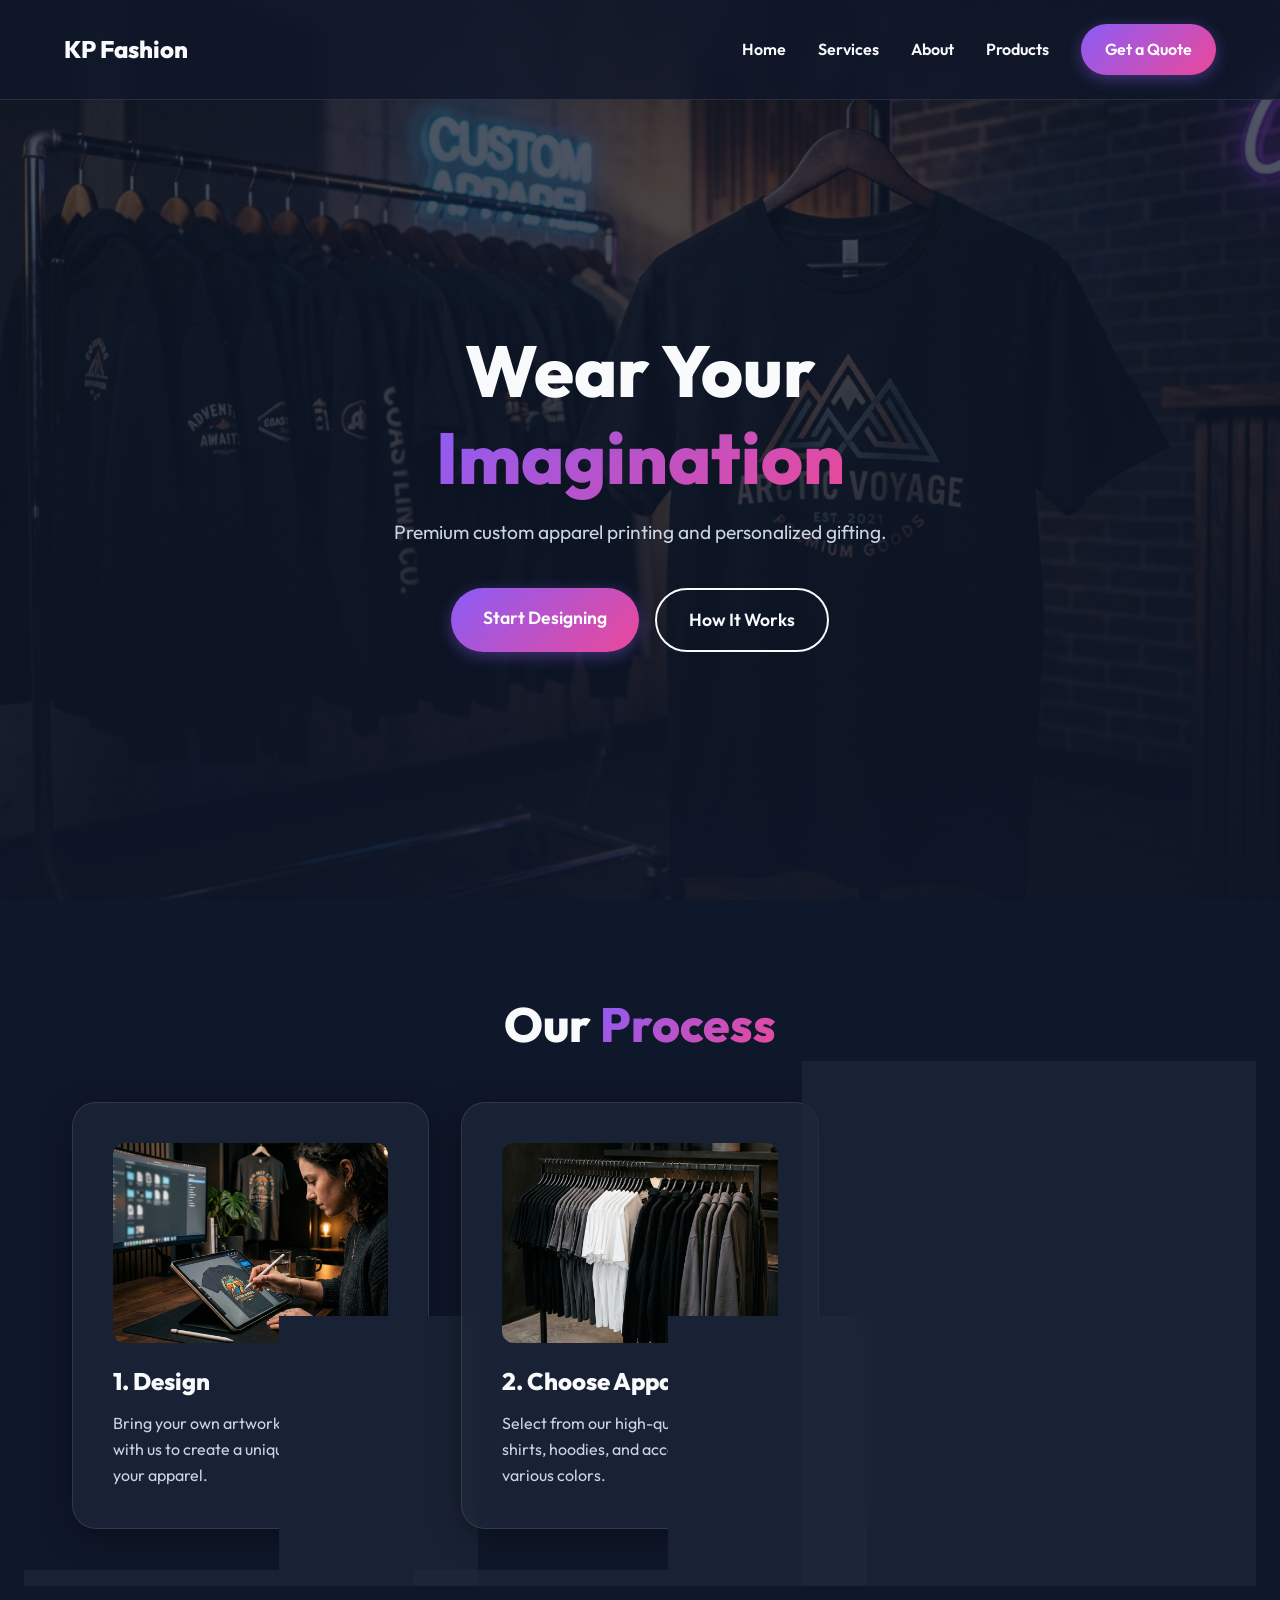
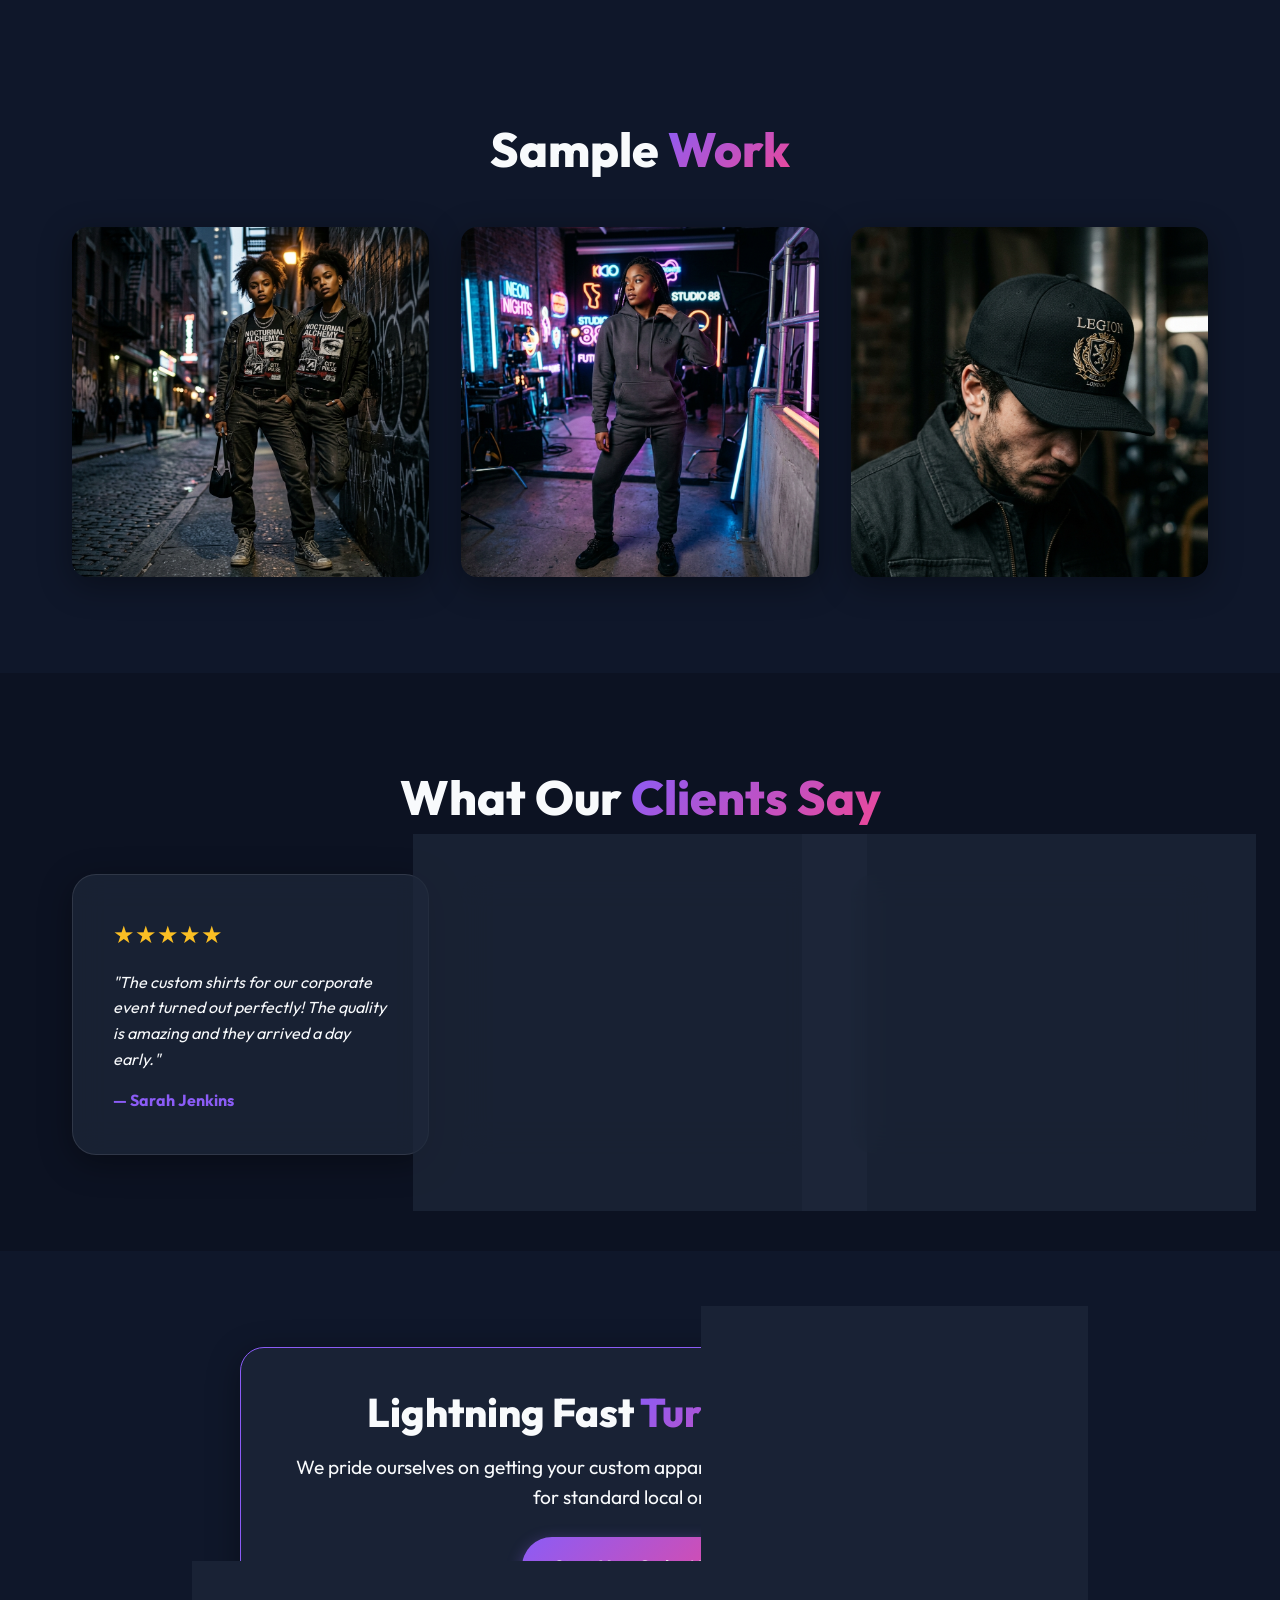
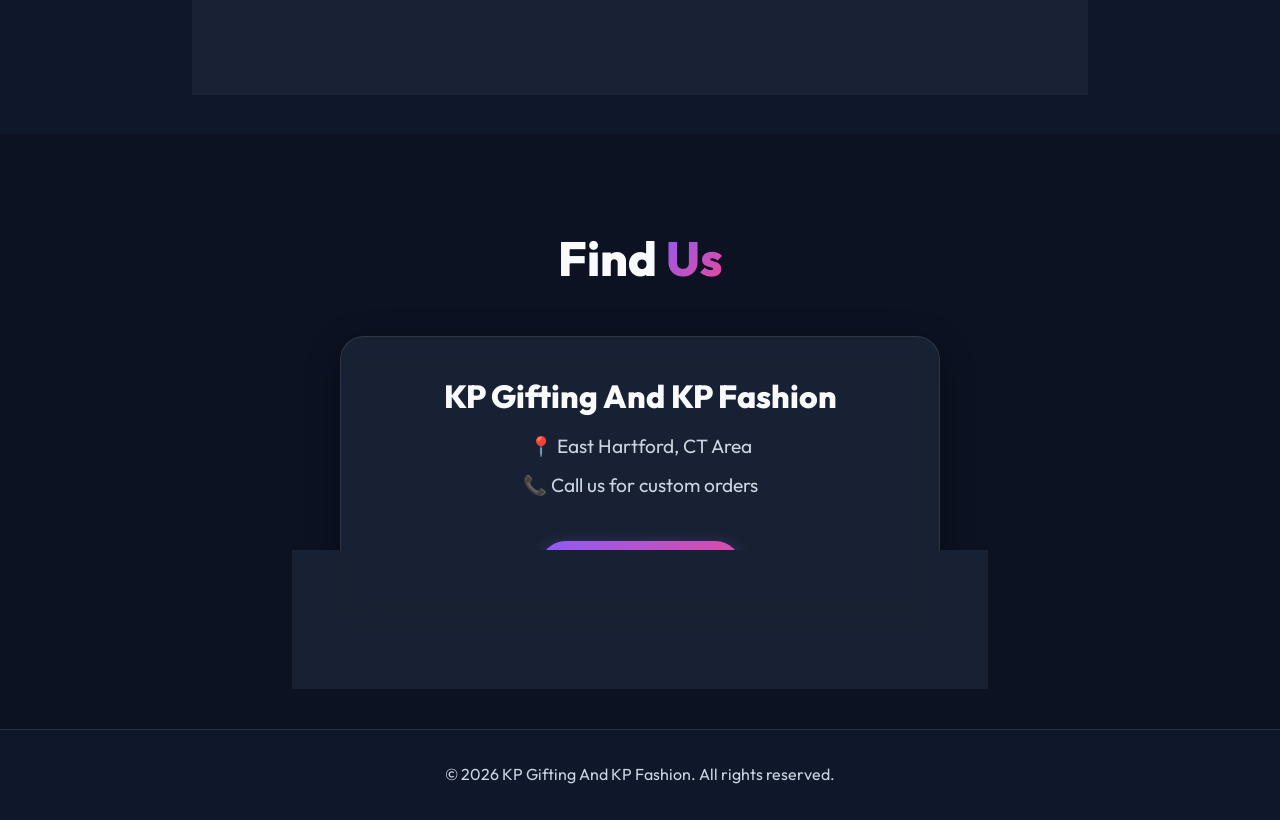
==== index.html @ 2b7a077d "Add trust elements: Pricing, Testimonials, About page, Shipping info" ====
<!DOCTYPE html>
<html lang="en">
<head>
    <meta charset="UTF-8">
    <meta name="viewport" content="width=device-width, initial-scale=1.0">
    <title>KP Gifting And KP Fashion</title>
    <meta name="description" content="Custom t-shirt printing and unique gifting shop. Elevate your style with KP Gifting And KP Fashion.">
    <link rel="preconnect" href="https://fonts.googleapis.com">
    <link rel="preconnect" href="https://fonts.gstatic.com" crossorigin>
    <link href="https://fonts.googleapis.com/css2?family=Outfit:wght@300;400;600;800&display=swap" rel="stylesheet">
    <link rel="stylesheet" href="css/styles.css">
</head>
<body>
    <nav class="navbar">
        <div class="logo">KP Fashion</div>
        <ul class="nav-links">
            <li><a href="#home">Home</a></li>
            <li><a href="#services">Services</a></li>
            <li><a href="about.html">About</a></li>
            <li><a href="products.html">Products</a></li>
            <li><a href="quote.html" class="btn btn-primary">Get a Quote</a></li>
        </ul>
    </nav>

    <header id="home" class="hero">
        <div class="hero-content">
            <h1 class="hero-title">Wear Your <span class="gradient-text">Imagination</span></h1>
            <p class="hero-subtitle">Premium custom apparel printing and personalized gifting.</p>
            <div class="hero-cta">
                <a href="quote.html" class="btn btn-primary btn-large">Start Designing</a>
                <a href="#services" class="btn btn-outline btn-large">How It Works</a>
            </div>
        </div>
        <div class="hero-background"></div>
    </header>

    <section id="services" class="services section-padding">
        <div class="container">
            <h2 class="section-title">Our <span class="gradient-text">Process</span></h2>
            <div class="grid services-grid">
                <div class="card glass-card reveal">
                    <div class="card-icon"><img src="images/process_1.png" alt="Designer working"></div>
                    <h3>1. Design</h3>
                    <p>Bring your own artwork or collaborate with us to create a unique design for your apparel.</p>
                </div>
                <div class="card glass-card reveal">
                    <div class="card-icon"><img src="images/process_2.png" alt="Apparel rack"></div>
                    <h3>2. Choose Apparel</h3>
                    <p>Select from our high-quality blank t-shirts, hoodies, and accessories in various colors.</p>
                </div>
                <div class="card glass-card reveal">
                    <div class="card-icon"><img src="images/process_3.png" alt="Printing machine"></div>
                    <h3>3. Print & Gift</h3>
                    <p>We use state-of-the-art printing tech to bring your vision to life, ready to wear or gift.</p>
                </div>
            </div>
        </div>
    </section>

    <section id="portfolio" class="portfolio section-padding">
        <div class="container">
            <h2 class="section-title">Sample <span class="gradient-text">Work</span></h2>
            <div class="portfolio-grid">
                <div class="portfolio-item reveal">
                    <img src="images/portfolio_1.png" alt="Sample Work 1">
                </div>
                <div class="portfolio-item reveal" style="transition-delay: 0.2s;">
                    <img src="images/portfolio_2.png" alt="Sample Work 2">
                </div>
                <div class="portfolio-item reveal" style="transition-delay: 0.4s;">
                    <img src="images/portfolio_3.png" alt="Sample Work 3">
                </div>
            </div>
        </div>
    </section>

    <section id="testimonials" class="testimonials section-padding dark-section">
        <div class="container">
            <h2 class="section-title">What Our <span class="gradient-text">Clients Say</span></h2>
            <div class="grid services-grid">
                <div class="card glass-card reveal">
                    <div style="color: #fbbf24; font-size: 1.5rem; margin-bottom: 1rem;">★★★★★</div>
                    <p style="font-style: italic; margin-bottom: 1rem;">"The custom shirts for our corporate event turned out perfectly! The quality is amazing and they arrived a day early."</p>
                    <h4 style="color: var(--color-primary);">— Sarah Jenkins</h4>
                </div>
                <div class="card glass-card reveal">
                    <div style="color: #fbbf24; font-size: 1.5rem; margin-bottom: 1rem;">★★★★★</div>
                    <p style="font-style: italic; margin-bottom: 1rem;">"KP Fashion is my go-to for all personalized gifts. Affordable pricing without sacrificing any quality. Highly recommend!"</p>
                    <h4 style="color: var(--color-primary);">— Mark T.</h4>
                </div>
                <div class="card glass-card reveal">
                    <div style="color: #fbbf24; font-size: 1.5rem; margin-bottom: 1rem;">★★★★★</div>
                    <p style="font-style: italic; margin-bottom: 1rem;">"Incredible turnaround time! I submitted my design and had my hoodies ready exactly when I needed them. Great local business."</p>
                    <h4 style="color: var(--color-primary);">— Emily R.</h4>
                </div>
            </div>
        </div>
    </section>

    <section id="shipping" class="shipping section-padding">
        <div class="container">
            <div class="glass-card reveal" style="text-align: center; max-width: 800px; margin: 0 auto; border-color: var(--color-primary);">
                <h2 style="font-size: 2.5rem; margin-bottom: 1rem;">Lightning Fast <span class="gradient-text">Turnaround</span> ⚡</h2>
                <p style="font-size: 1.2rem; margin-bottom: 1.5rem;">We pride ourselves on getting your custom apparel printed and ready <strong>within a day</strong> for standard local orders.</p>
                <a href="quote.html" class="btn btn-primary btn-large">Start Your Order Now</a>
            </div>
        </div>
    </section>

    <section id="location" class="location section-padding dark-section">
        <div class="container">
            <h2 class="section-title">Find <span class="gradient-text">Us</span></h2>
            <div class="location-content glass-card reveal">
                <div class="location-info">
                    <h3>KP Gifting And KP Fashion</h3>
                    <p>📍 East Hartford, CT Area</p>
                    <p>📞 Call us for custom orders</p>
                    <a href="https://maps.app.goo.gl/QDPBi5JAUcnw41f78" target="_blank" rel="noopener noreferrer" class="btn btn-primary mt-2">Open in Google Maps</a>
                </div>
            </div>
        </div>
    </section>

    <footer class="footer">
        <div class="container">
            <p>&copy; 2026 KP Gifting And KP Fashion. All rights reserved.</p>
        </div>
    </footer>

    <script src="js/main.js"></script>
</body>
</html>
---- css/styles.css ----
:root {
    --color-bg: #0f172a;
    --color-surface: rgba(30, 41, 59, 0.7);
    --color-primary: #8b5cf6;
    --color-secondary: #ec4899;
    --color-text: #f8fafc;
    --color-text-muted: #cbd5e1;
    --glass-border: rgba(255, 255, 255, 0.1);
    --glass-shadow: 0 8px 32px 0 rgba(0, 0, 0, 0.37);
    --transition: all 0.3s cubic-bezier(0.25, 0.8, 0.25, 1);
}

* {
    margin: 0;
    padding: 0;
    box-sizing: border-box;
}

body {
    font-family: 'Outfit', sans-serif;
    background-color: var(--color-bg);
    color: var(--color-text);
    line-height: 1.6;
    overflow-x: hidden;
}

a {
    text-decoration: none;
    color: inherit;
}

ul {
    list-style: none;
}

.container {
    max-width: 1200px;
    margin: 0 auto;
    padding: 0 2rem;
}

.section-padding {
    padding: 6rem 0;
}

/* Typography */
h1, h2, h3 {
    font-weight: 800;
    line-height: 1.2;
}

.gradient-text {
    background: linear-gradient(135deg, var(--color-primary), var(--color-secondary));
    -webkit-background-clip: text;
    -webkit-text-fill-color: transparent;
    background-clip: text;
}

.section-title {
    font-size: 3rem;
    text-align: center;
    margin-bottom: 3rem;
}

/* Navbar */
.navbar {
    display: flex;
    justify-content: space-between;
    align-items: center;
    padding: 1.5rem 5%;
    position: fixed;
    top: 0;
    width: 100%;
    z-index: 100;
    backdrop-filter: blur(10px);
    -webkit-backdrop-filter: blur(10px);
    background: rgba(15, 23, 42, 0.8);
    border-bottom: 1px solid var(--glass-border);
}

.logo {
    font-size: 1.5rem;
    font-weight: 800;
    color: var(--color-text);
}

.nav-links {
    display: flex;
    gap: 2rem;
    align-items: center;
}

.nav-links a {
    font-weight: 600;
    transition: var(--transition);
}

.nav-links a:hover {
    color: var(--color-primary);
}

/* Buttons */
.btn {
    display: inline-block;
    padding: 0.8rem 1.5rem;
    border-radius: 50px;
    font-weight: 600;
    cursor: pointer;
    transition: var(--transition);
    border: none;
    font-family: inherit;
}

.btn-primary {
    background: linear-gradient(135deg, var(--color-primary), var(--color-secondary));
    color: white;
    box-shadow: 0 4px 15px rgba(139, 92, 246, 0.4);
}

.btn-primary:hover {
    transform: translateY(-2px);
    box-shadow: 0 6px 20px rgba(139, 92, 246, 0.6);
}

.btn-outline {
    background: transparent;
    border: 2px solid var(--color-text);
    color: var(--color-text);
}

.btn-outline:hover {
    background: var(--color-text);
    color: var(--color-bg);
}

.btn-large {
    padding: 1rem 2rem;
    font-size: 1.1rem;
}

.mt-2 {
    margin-top: 2rem;
}

/* Hero Section */
.hero {
    min-height: 100vh;
    display: flex;
    align-items: center;
    justify-content: center;
    position: relative;
    overflow: hidden;
    padding-top: 80px;
}

.hero-content {
    text-align: center;
    z-index: 10;
    max-width: 800px;
    padding: 0 2rem;
}

.hero-title {
    font-size: 4.5rem;
    margin-bottom: 1rem;
    animation: fadeInUp 1s ease-out;
}

.hero-subtitle {
    font-size: 1.2rem;
    color: var(--color-text-muted);
    margin-bottom: 2.5rem;
    animation: fadeInUp 1s ease-out 0.2s both;
}

.hero-cta {
    display: flex;
    gap: 1rem;
    justify-content: center;
    animation: fadeInUp 1s ease-out 0.4s both;
}

/* Hero Background Image */
.hero-background {
    position: absolute;
    top: 0;
    left: 0;
    width: 100%;
    height: 100%;
    z-index: 1;
    background: linear-gradient(rgba(15, 23, 42, 0.7), rgba(15, 23, 42, 0.9)), url('../images/hero_bg.png') center/cover no-repeat;
}

/* Glassmorphism Cards */
.glass-card {
    background: var(--color-surface);
    backdrop-filter: blur(16px);
    -webkit-backdrop-filter: blur(16px);
    border: 1px solid var(--glass-border);
    border-radius: 24px;
    padding: 2.5rem;
    box-shadow: var(--glass-shadow);
    transition: var(--transition);
}

.glass-card:hover {
    transform: translateY(-10px);
    border-color: rgba(255, 255, 255, 0.2);
}

/* Services Section */
.grid {
    display: grid;
    gap: 2rem;
}

.services-grid {
    grid-template-columns: repeat(auto-fit, minmax(300px, 1fr));
}

.card-icon {
    width: 100%;
    height: 200px;
    margin-bottom: 1.5rem;
    border-radius: 12px;
    overflow: hidden;
}

.card-icon img {
    width: 100%;
    height: 100%;
    object-fit: cover;
    transition: var(--transition);
}

.glass-card:hover .card-icon img {
    transform: scale(1.05);
}

.services h3 {
    font-size: 1.5rem;
    margin-bottom: 1rem;
}

.services p {
    color: var(--color-text-muted);
}

/* Location Section */
.dark-section {
    background: rgba(0, 0, 0, 0.2);
}

.location-content {
    max-width: 600px;
    margin: 0 auto;
    text-align: center;
}

.location-info h3 {
    font-size: 2rem;
    margin-bottom: 1rem;
}

.location-info p {
    font-size: 1.2rem;
    color: var(--color-text-muted);
    margin-bottom: 0.5rem;
}

/* Footer */
.footer {
    text-align: center;
    padding: 2rem 0;
    border-top: 1px solid var(--glass-border);
    color: var(--color-text-muted);
}

/* Animations */
@keyframes fadeInUp {
    from {
        opacity: 0;
        transform: translateY(30px);
    }
    to {
        opacity: 1;
        transform: translateY(0);
    }
}

@keyframes float {
    0% {
        transform: translate(0, 0) scale(1);
    }
    100% {
        transform: translate(50px, 50px) scale(1.1);
    }
}

.reveal {
    opacity: 0;
    transform: translateY(50px);
    transition: all 0.8s ease-out;
}

.reveal.active {
    opacity: 1;
    transform: translateY(0);
}

/* Responsive */
@media (max-width: 768px) {
    .hero-title {
        font-size: 3rem;
    }
    .hero-cta {
        flex-direction: column;
    }
    .nav-links {
        display: none; /* Add a hamburger menu later if needed */
    }
}

/* Portfolio Section */
.portfolio-grid {
    display: grid;
    grid-template-columns: repeat(auto-fit, minmax(300px, 1fr));
    gap: 2rem;
}

.portfolio-item {
    border-radius: 16px;
    overflow: hidden;
    height: 350px;
    position: relative;
    box-shadow: var(--glass-shadow);
}

.portfolio-item img {
    width: 100%;
    height: 100%;
    object-fit: cover;
    transition: var(--transition);
}

.portfolio-item:hover img {
    transform: scale(1.05);
}
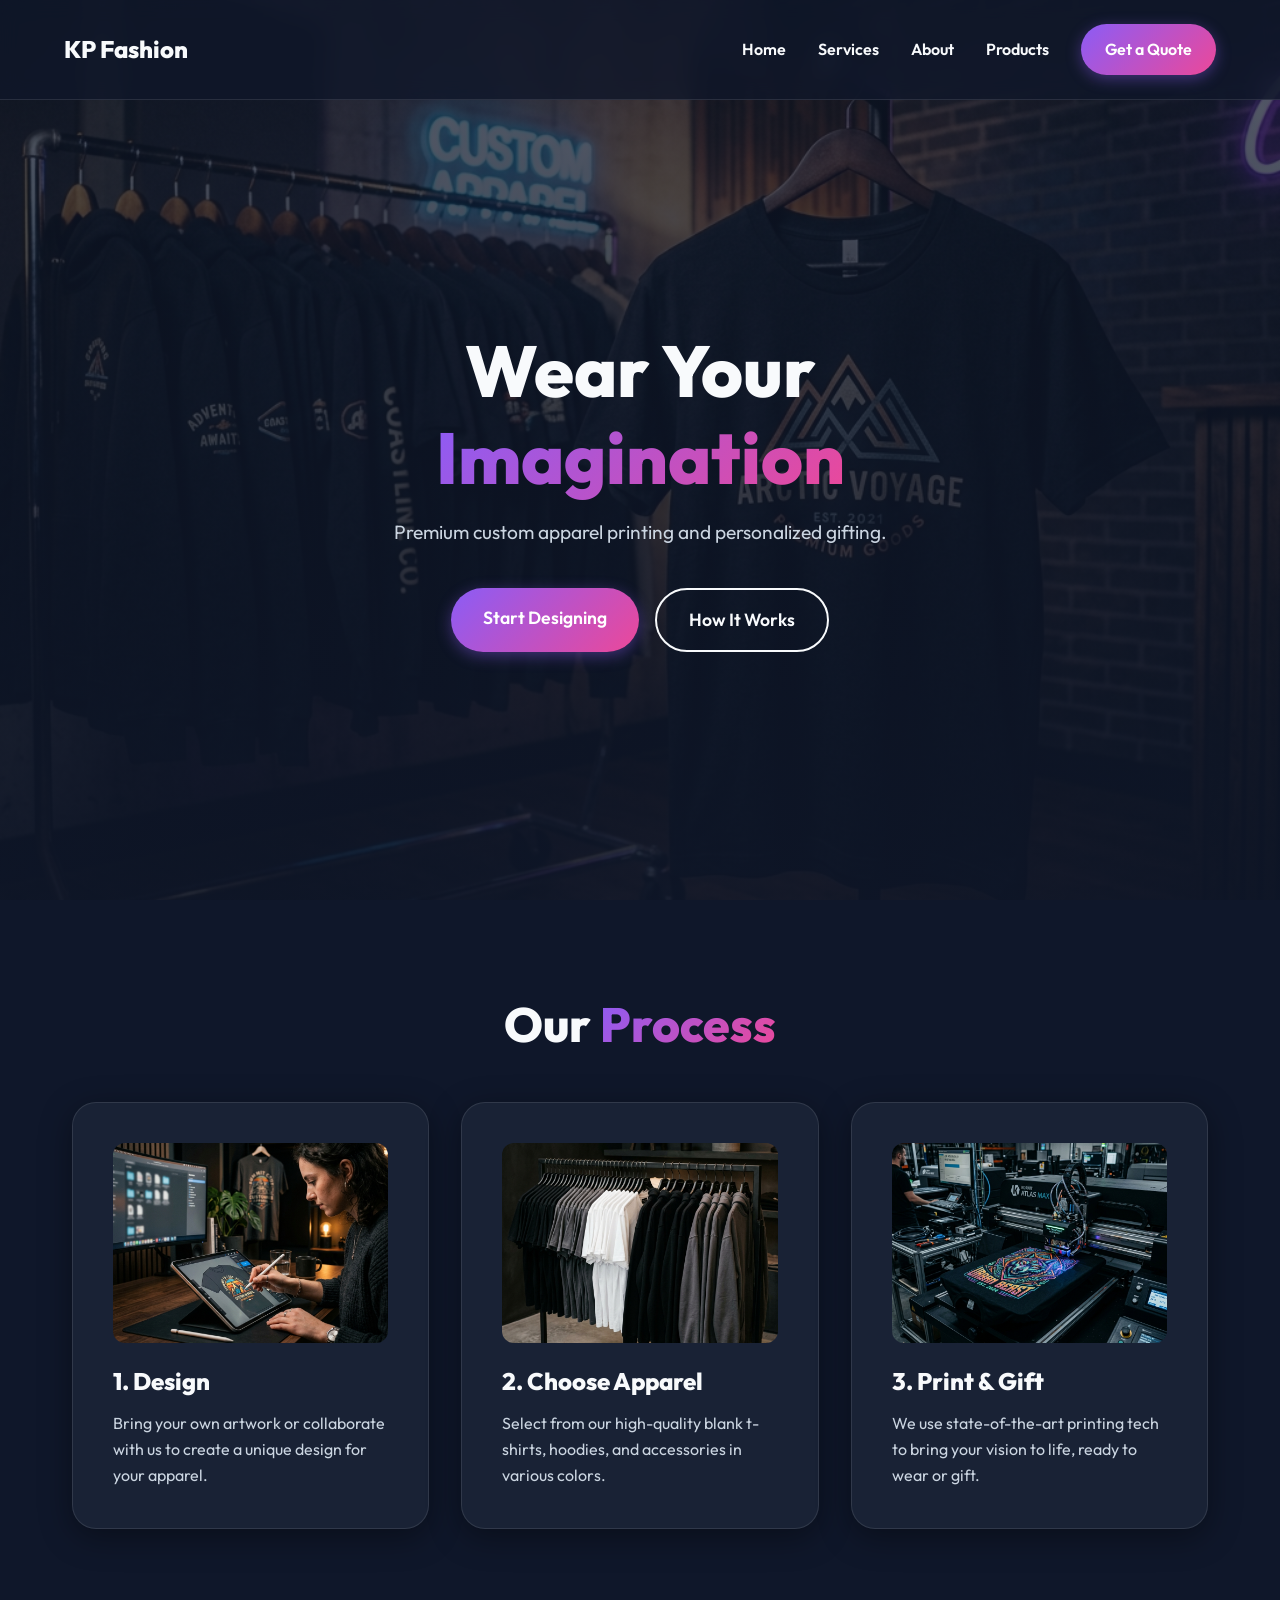
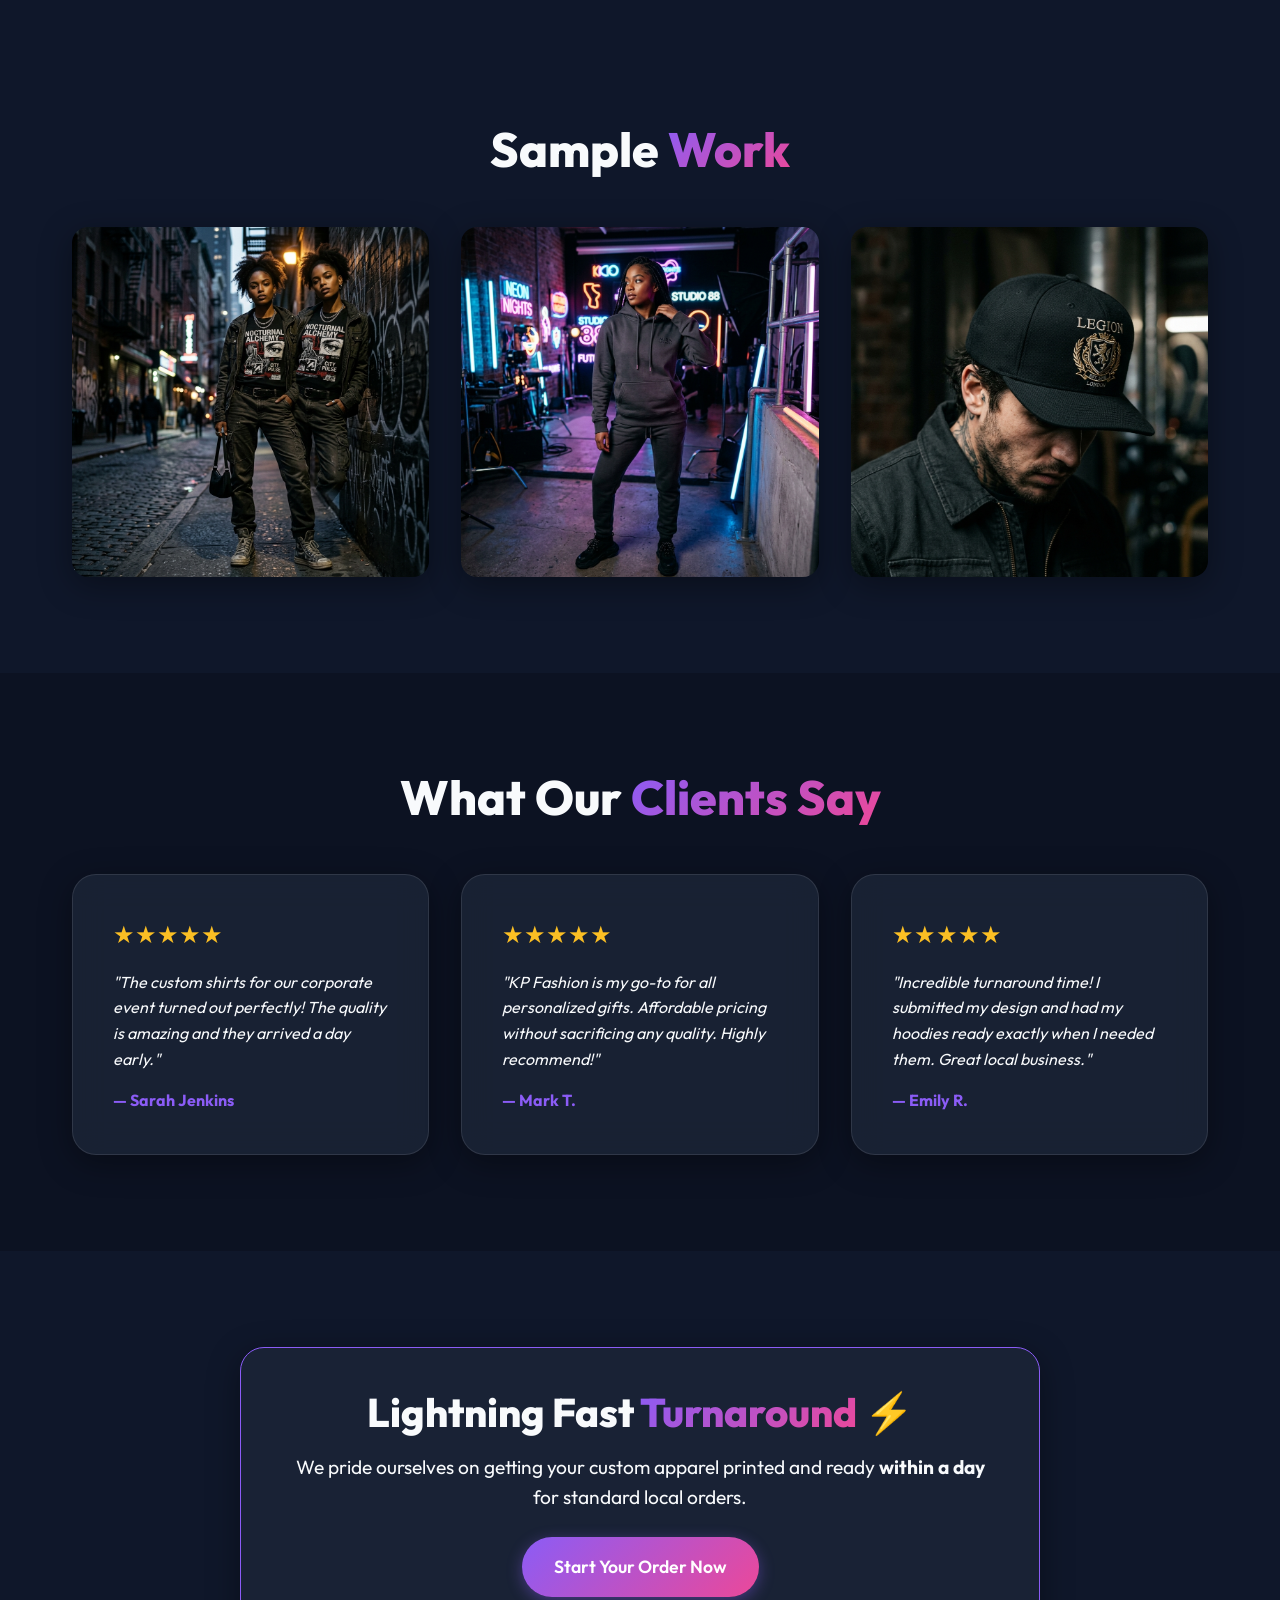
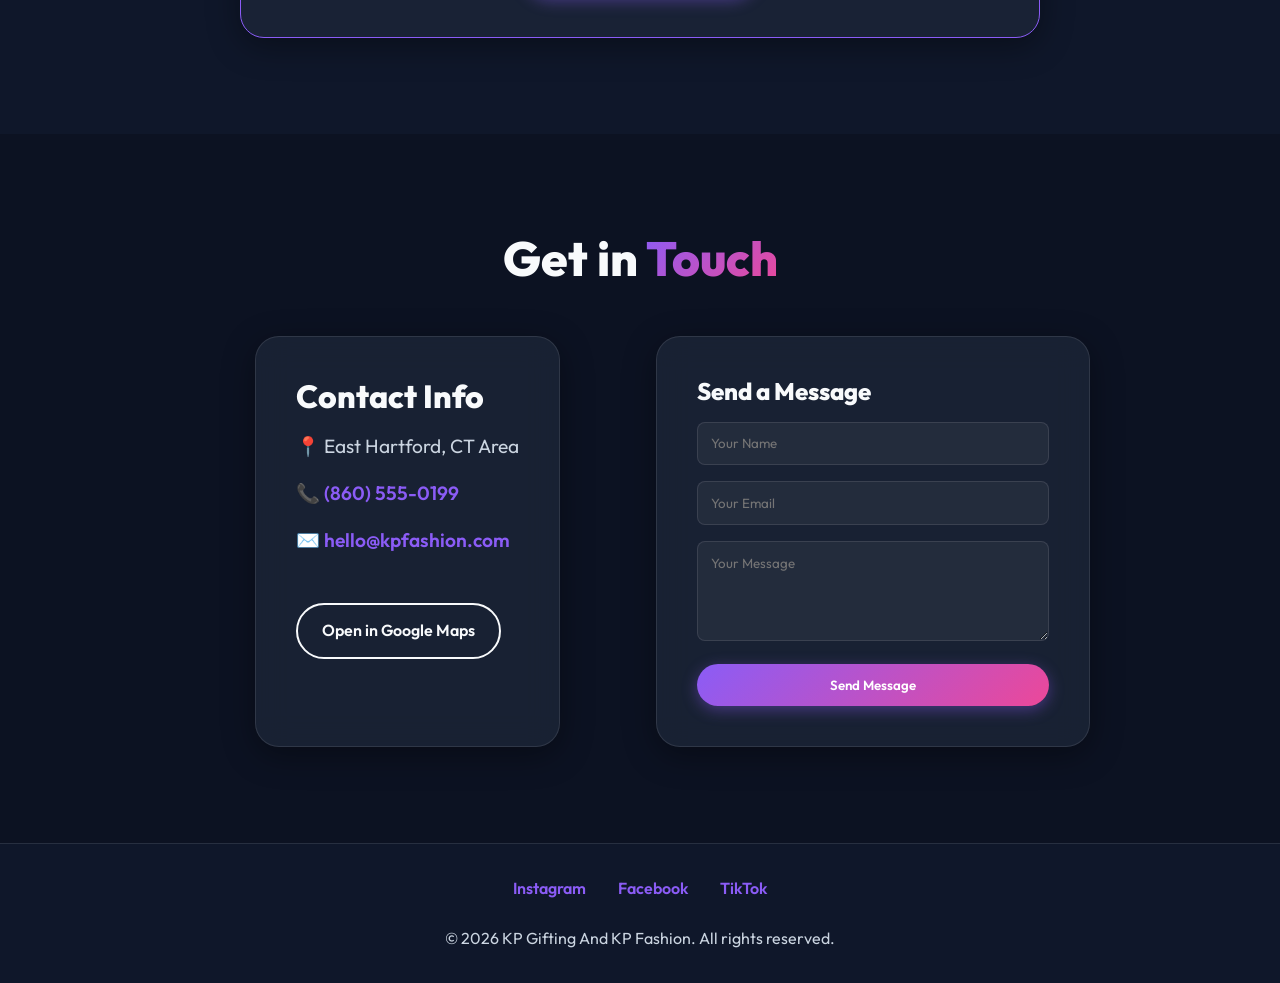
==== commit 97c81b0c: "Update contact section, enrich quote form, and add social media links" ====
--- a/index.html
+++ b/index.html
@@ -109,13 +109,31 @@
 
     <section id="location" class="location section-padding dark-section">
         <div class="container">
-            <h2 class="section-title">Find <span class="gradient-text">Us</span></h2>
-            <div class="location-content glass-card reveal">
-                <div class="location-info">
-                    <h3>KP Gifting And KP Fashion</h3>
-                    <p>📍 East Hartford, CT Area</p>
-                    <p>📞 Call us for custom orders</p>
-                    <a href="https://maps.app.goo.gl/QDPBi5JAUcnw41f78" target="_blank" rel="noopener noreferrer" class="btn btn-primary mt-2">Open in Google Maps</a>
+            <h2 class="section-title">Get in <span class="gradient-text">Touch</span></h2>
+            <div class="grid" style="grid-template-columns: repeat(auto-fit, minmax(300px, 1fr)); gap: 2rem; max-width: 900px; margin: 0 auto;">
+                <div class="location-content glass-card reveal" style="text-align: left;">
+                    <div class="location-info">
+                        <h3>Contact Info</h3>
+                        <p style="margin-bottom: 1rem;">📍 East Hartford, CT Area</p>
+                        <p style="margin-bottom: 1rem;">📞 <a href="tel:+18605550199" style="color: var(--color-primary); font-weight: 600;">(860) 555-0199</a></p>
+                        <p style="margin-bottom: 1rem;">✉️ <a href="mailto:hello@kpfashion.com" style="color: var(--color-primary); font-weight: 600;">hello@kpfashion.com</a></p>
+                        <a href="https://maps.app.goo.gl/QDPBi5JAUcnw41f78" target="_blank" rel="noopener noreferrer" class="btn btn-outline mt-2">Open in Google Maps</a>
+                    </div>
+                </div>
+                <div class="glass-card reveal">
+                    <h3 style="margin-bottom: 1rem; font-size: 1.5rem;">Send a Message</h3>
+                    <form action="#" method="POST" onsubmit="event.preventDefault(); alert('Message sent!');">
+                        <div style="margin-bottom: 1rem;">
+                            <input type="text" placeholder="Your Name" required style="width: 100%; padding: 0.8rem; border-radius: 8px; border: 1px solid var(--glass-border); background: rgba(255,255,255,0.05); color: white; font-family: inherit;">
+                        </div>
+                        <div style="margin-bottom: 1rem;">
+                            <input type="email" placeholder="Your Email" required style="width: 100%; padding: 0.8rem; border-radius: 8px; border: 1px solid var(--glass-border); background: rgba(255,255,255,0.05); color: white; font-family: inherit;">
+                        </div>
+                        <div style="margin-bottom: 1rem;">
+                            <textarea placeholder="Your Message" required style="width: 100%; padding: 0.8rem; border-radius: 8px; border: 1px solid var(--glass-border); background: rgba(255,255,255,0.05); color: white; min-height: 100px; font-family: inherit; resize: vertical;"></textarea>
+                        </div>
+                        <button type="submit" class="btn btn-primary" style="width: 100%;">Send Message</button>
+                    </form>
                 </div>
             </div>
         </div>
@@ -123,6 +141,11 @@
 
     <footer class="footer">
         <div class="container">
+            <div style="margin-bottom: 1.5rem; display: flex; justify-content: center; gap: 2rem;">
+                <a href="https://instagram.com" target="_blank" style="font-weight: 600; color: var(--color-primary);">Instagram</a>
+                <a href="https://facebook.com" target="_blank" style="font-weight: 600; color: var(--color-primary);">Facebook</a>
+                <a href="https://tiktok.com" target="_blank" style="font-weight: 600; color: var(--color-primary);">TikTok</a>
+            </div>
             <p>&copy; 2026 KP Gifting And KP Fashion. All rights reserved.</p>
         </div>
     </footer>
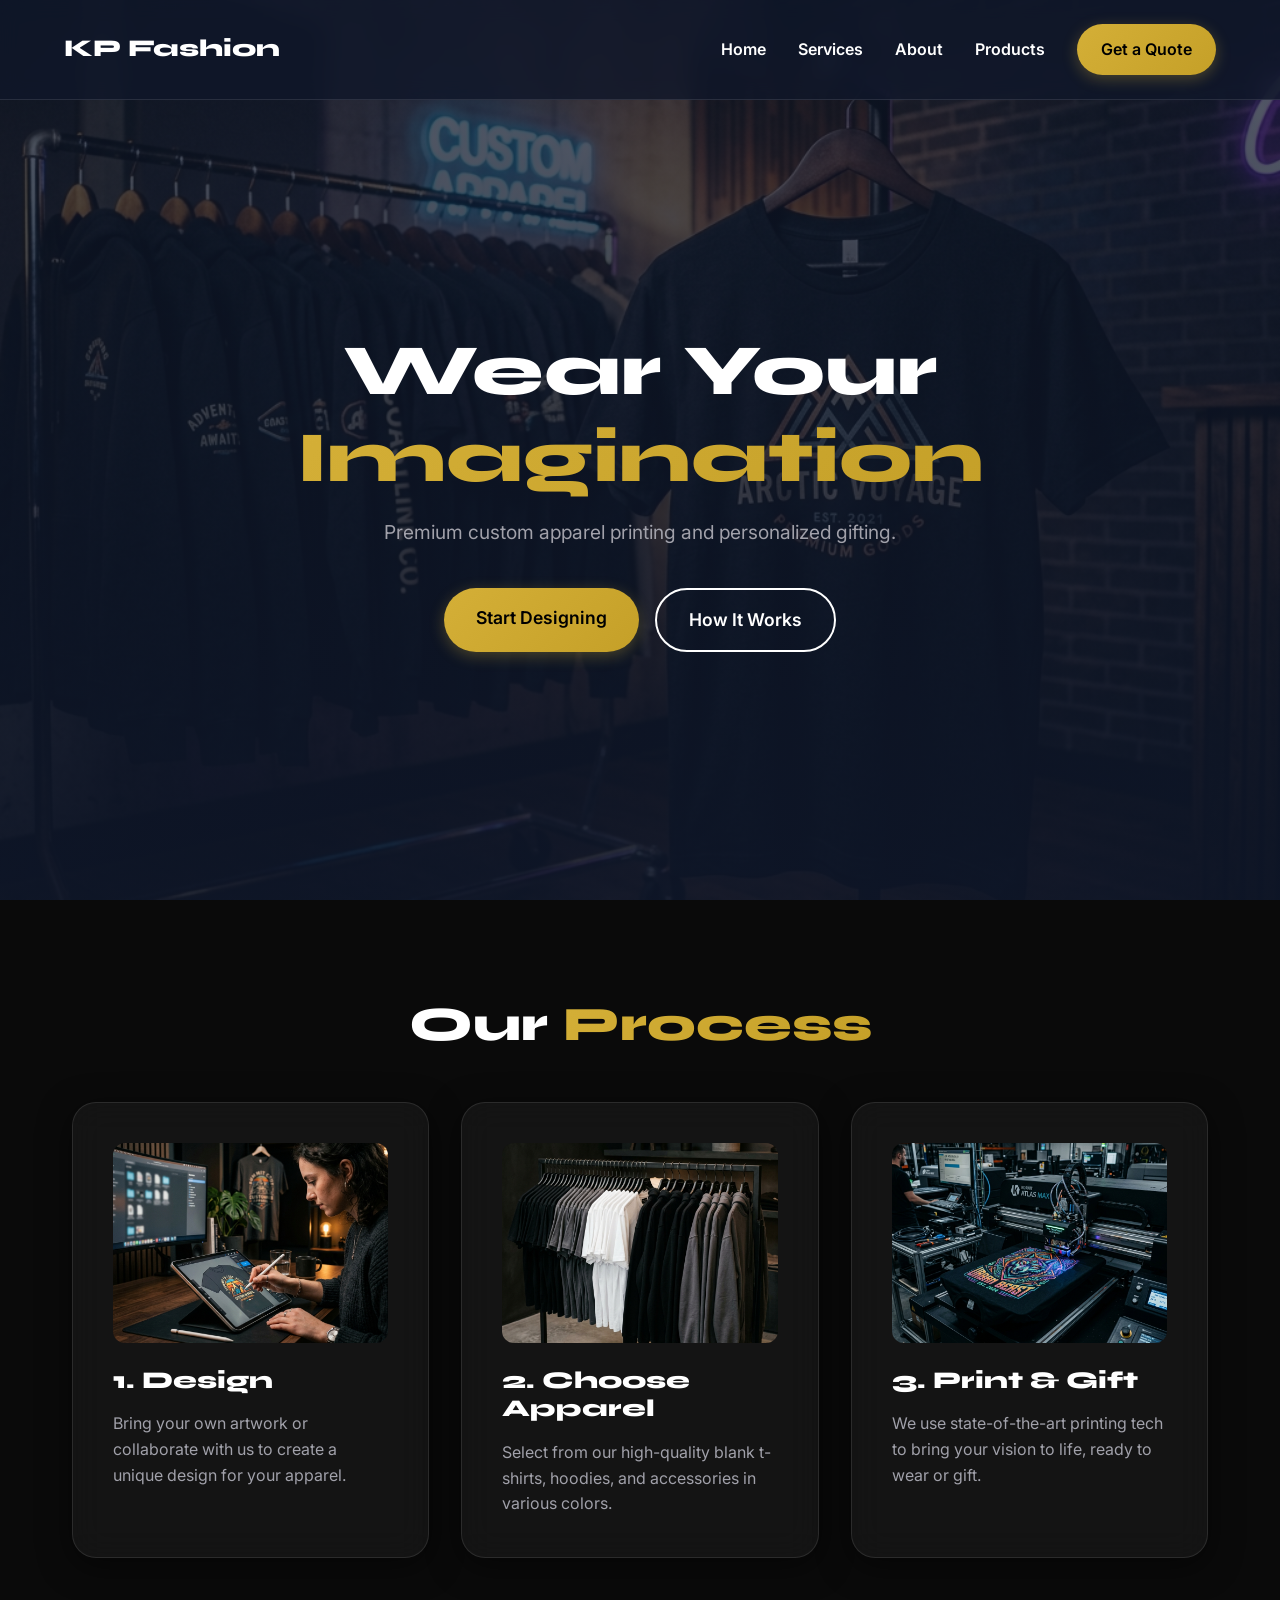
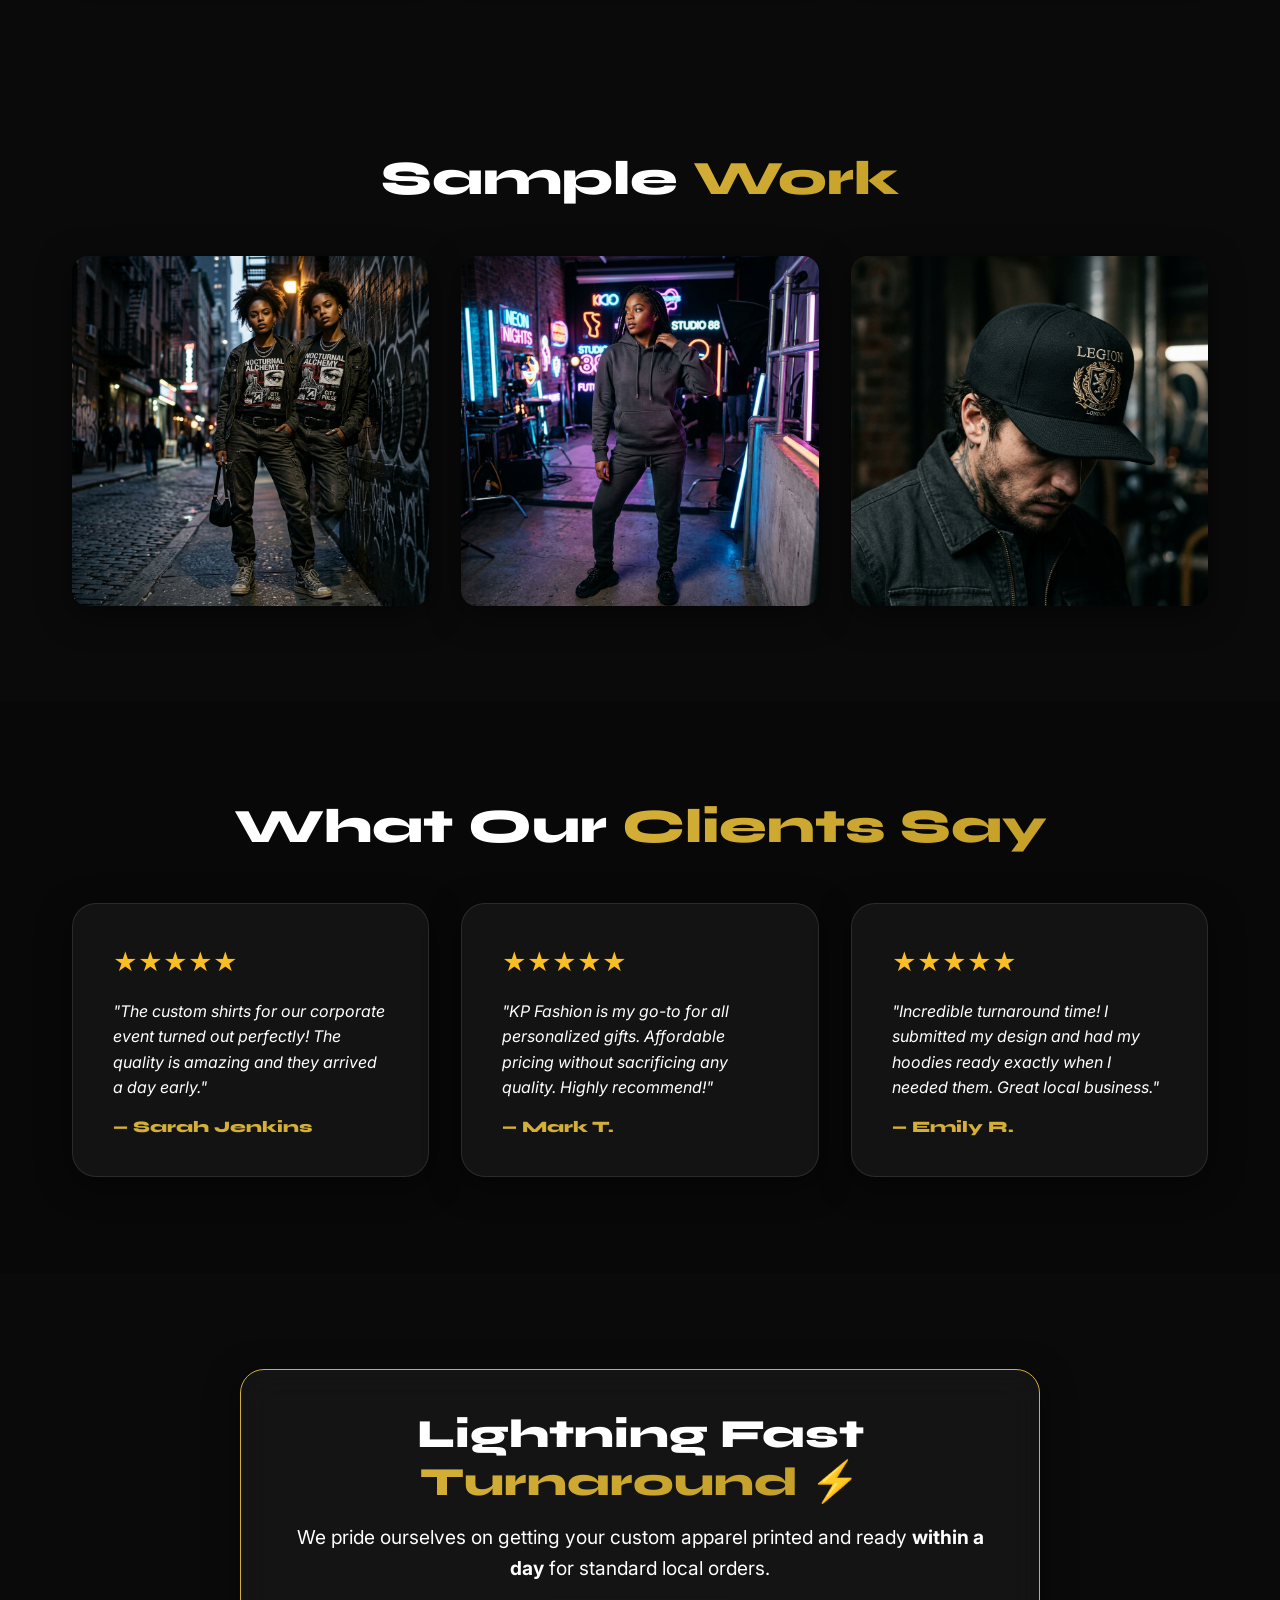
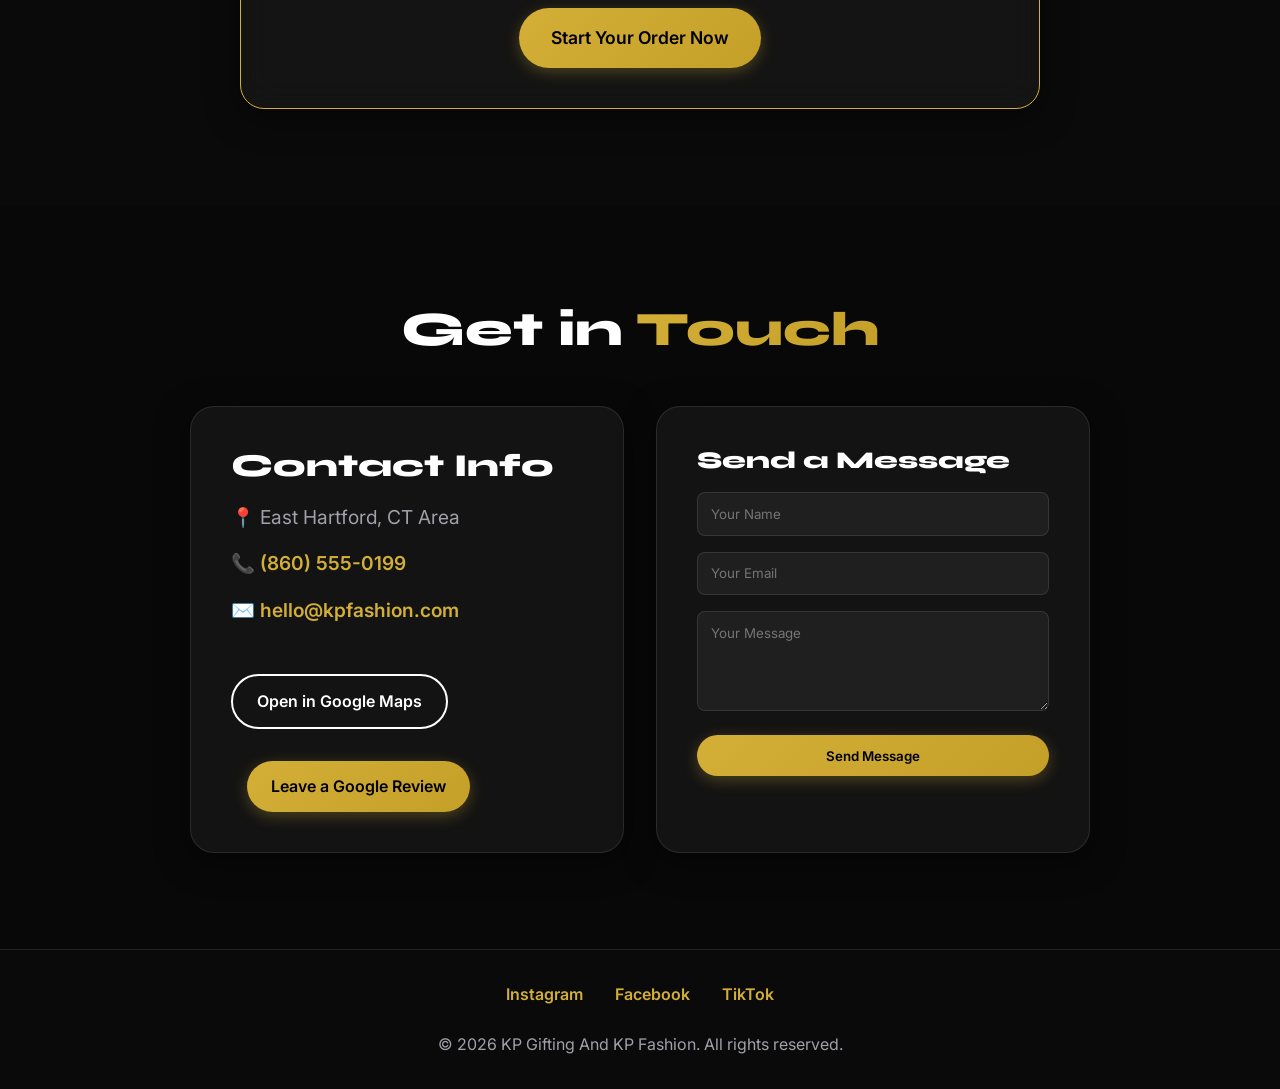
==== commit 1439d88b: "Branding update: Option A (Gold/Black), Inter/Syne fonts, and SEO meta updates" ====
--- a/index.html
+++ b/index.html
@@ -4,10 +4,10 @@
     <meta charset="UTF-8">
     <meta name="viewport" content="width=device-width, initial-scale=1.0">
     <title>KP Gifting And KP Fashion</title>
-    <meta name="description" content="Custom t-shirt printing and unique gifting shop. Elevate your style with KP Gifting And KP Fashion.">
+    <meta name="description" content="East Hartford's premium custom t-shirt and apparel printing. High-quality custom hoodies, hats, and personalized gifts with lightning-fast turnaround.">
     <link rel="preconnect" href="https://fonts.googleapis.com">
     <link rel="preconnect" href="https://fonts.gstatic.com" crossorigin>
-    <link href="https://fonts.googleapis.com/css2?family=Outfit:wght@300;400;600;800&display=swap" rel="stylesheet">
+    <link href="https://fonts.googleapis.com/css2?family=Inter:wght@400;500;600&family=Syne:wght@700;800&display=swap" rel="stylesheet">
     <link rel="stylesheet" href="css/styles.css">
 </head>
 <body>
@@ -118,6 +118,7 @@
                         <p style="margin-bottom: 1rem;">📞 <a href="tel:+18605550199" style="color: var(--color-primary); font-weight: 600;">(860) 555-0199</a></p>
                         <p style="margin-bottom: 1rem;">✉️ <a href="mailto:hello@kpfashion.com" style="color: var(--color-primary); font-weight: 600;">hello@kpfashion.com</a></p>
                         <a href="https://maps.app.goo.gl/QDPBi5JAUcnw41f78" target="_blank" rel="noopener noreferrer" class="btn btn-outline mt-2">Open in Google Maps</a>
+                        <a href="#" target="_blank" rel="noopener noreferrer" class="btn btn-primary mt-2" style="margin-left: 1rem;">Leave a Google Review</a>
                     </div>
                 </div>
                 <div class="glass-card reveal">
--- a/css/styles.css
+++ b/css/styles.css
@@ -1,13 +1,13 @@
 :root {
-    --color-bg: #0f172a;
-    --color-surface: rgba(30, 41, 59, 0.7);
-    --color-primary: #8b5cf6;
-    --color-secondary: #ec4899;
-    --color-text: #f8fafc;
-    --color-text-muted: #cbd5e1;
+    --color-bg: #0a0a0a;
+    --color-surface: rgba(23, 23, 23, 0.8);
+    --color-primary: #d4af37;
+    --color-secondary: #c5a028;
+    --color-text: #ffffff;
+    --color-text-muted: #a1a1aa;
     --glass-border: rgba(255, 255, 255, 0.1);
-    --glass-shadow: 0 8px 32px 0 rgba(0, 0, 0, 0.37);
-    --transition: all 0.3s cubic-bezier(0.25, 0.8, 0.25, 1);
+    --glass-shadow: 0 8px 32px 0 rgba(0, 0, 0, 0.5);
+    --transition: all 0.4s cubic-bezier(0.25, 0.8, 0.25, 1);
 }
 
 * {
@@ -17,7 +17,7 @@
 }
 
 body {
-    font-family: 'Outfit', sans-serif;
+    font-family: 'Inter', sans-serif;
     background-color: var(--color-bg);
     color: var(--color-text);
     line-height: 1.6;
@@ -44,7 +44,8 @@
 }
 
 /* Typography */
-h1, h2, h3 {
+h1, h2, h3, h4, .logo {
+    font-family: 'Syne', sans-serif;
     font-weight: 800;
     line-height: 1.2;
 }
@@ -113,13 +114,13 @@
 
 .btn-primary {
     background: linear-gradient(135deg, var(--color-primary), var(--color-secondary));
-    color: white;
-    box-shadow: 0 4px 15px rgba(139, 92, 246, 0.4);
+    color: #000;
+    box-shadow: 0 4px 15px rgba(212, 175, 55, 0.3);
 }
 
 .btn-primary:hover {
     transform: translateY(-2px);
-    box-shadow: 0 6px 20px rgba(139, 92, 246, 0.6);
+    box-shadow: 0 6px 20px rgba(212, 175, 55, 0.6);
 }
 
 .btn-outline {
@@ -204,8 +205,9 @@
 }
 
 .glass-card:hover {
-    transform: translateY(-10px);
-    border-color: rgba(255, 255, 255, 0.2);
+    transform: translateY(-5px);
+    border-color: rgba(212, 175, 55, 0.4);
+    box-shadow: 0 12px 40px rgba(0, 0, 0, 0.6);
 }
 
 /* Services Section */
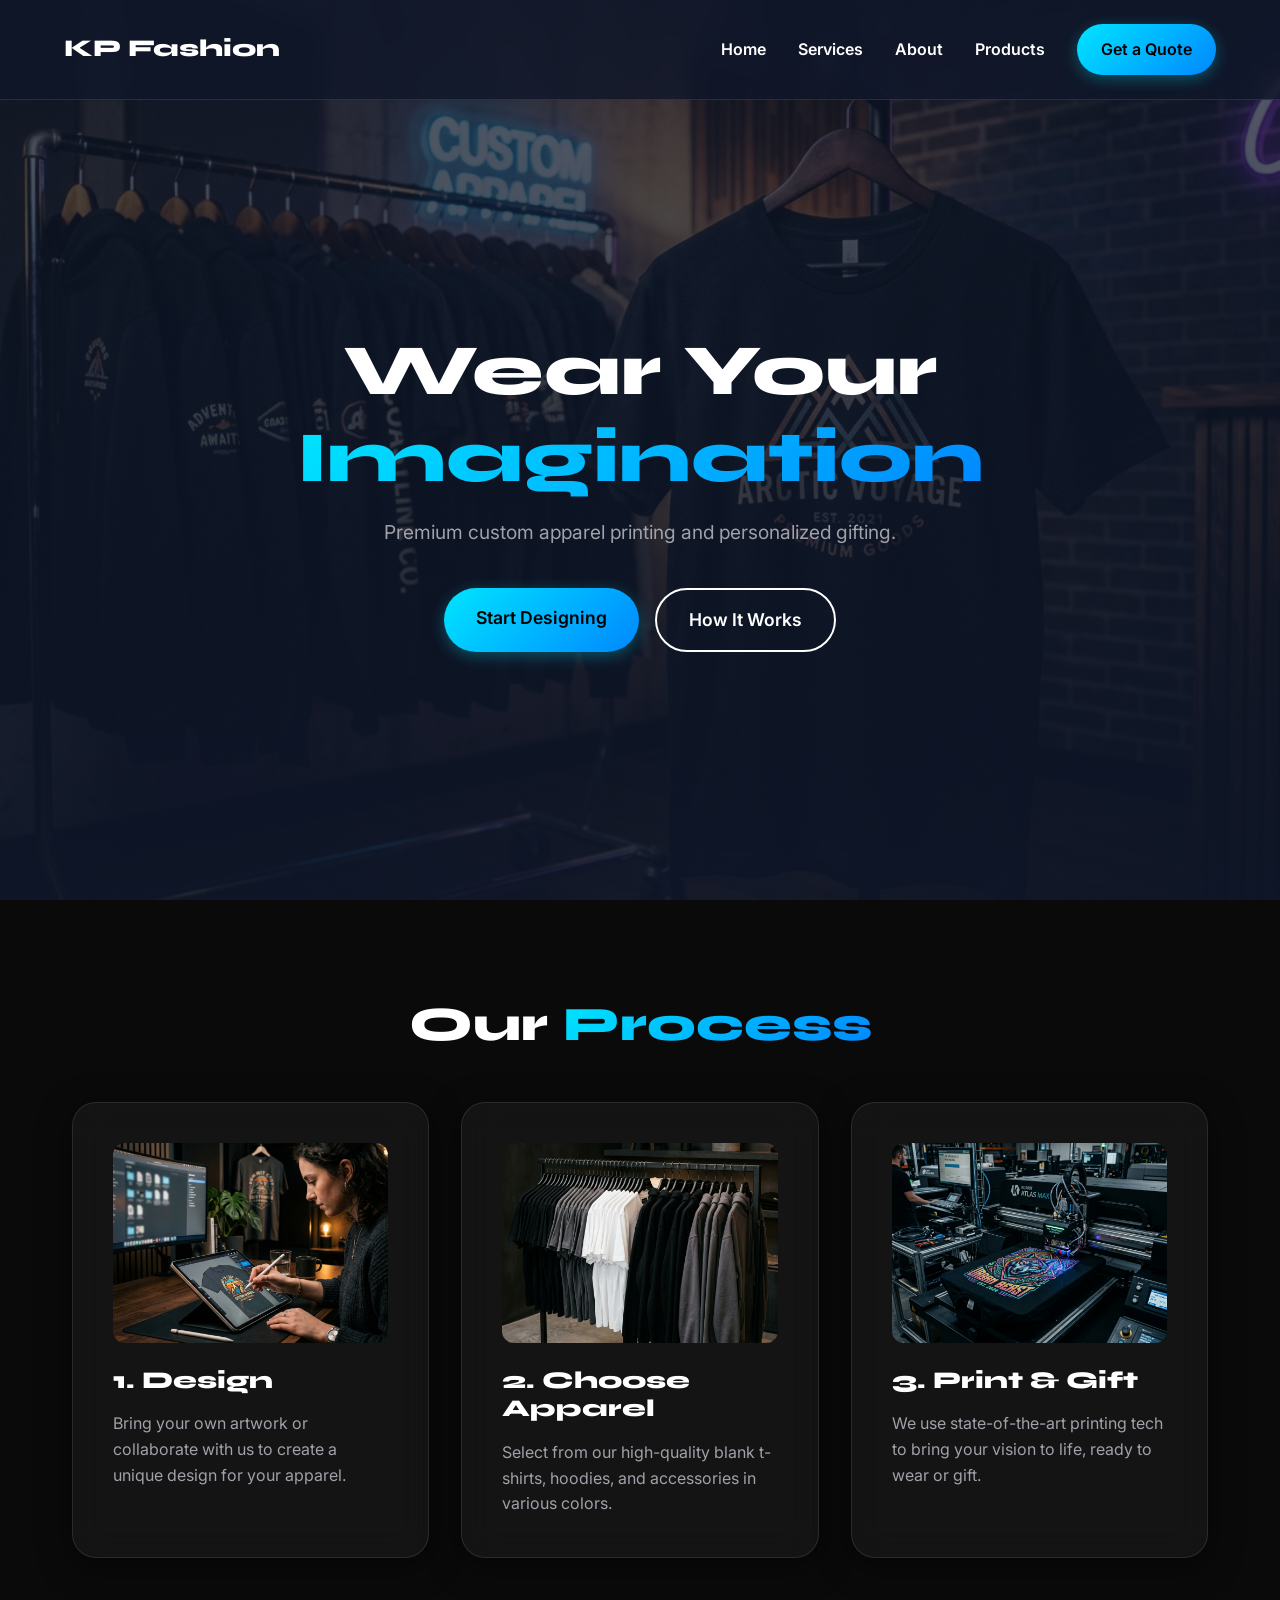
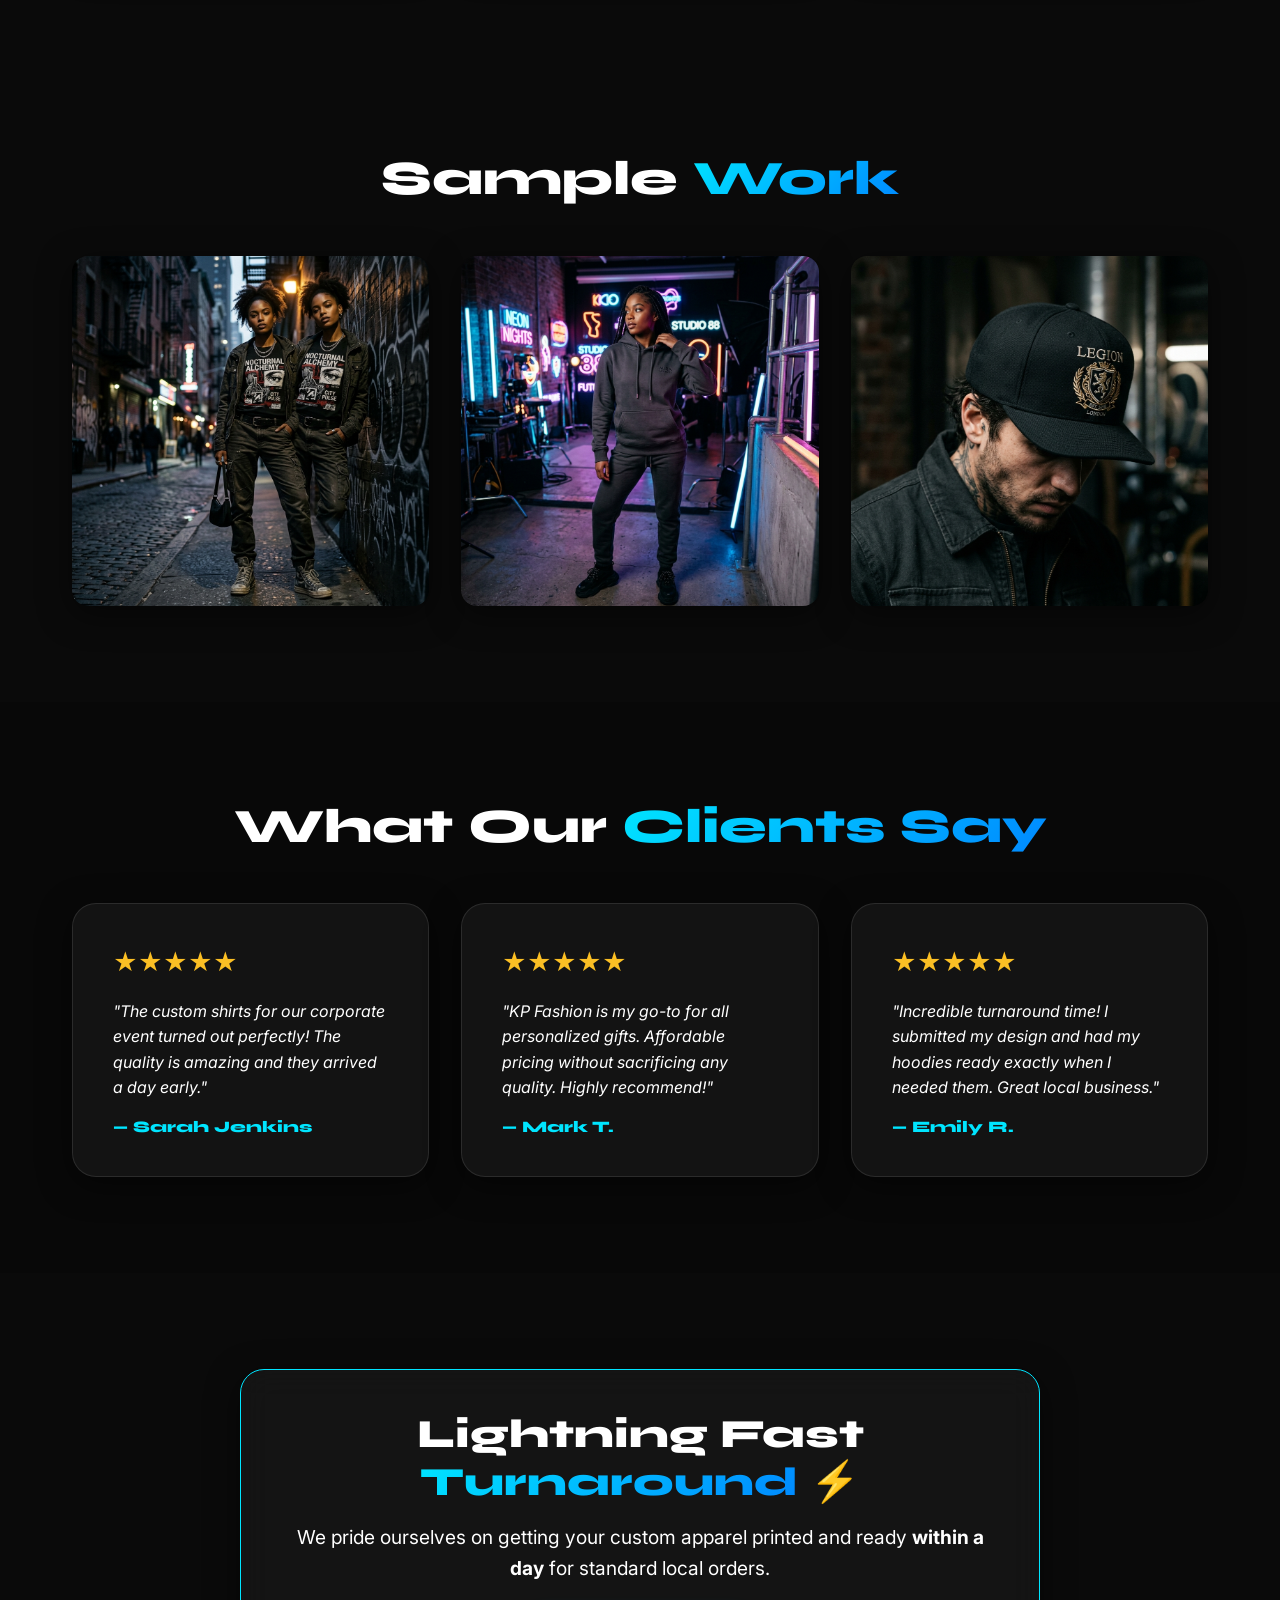
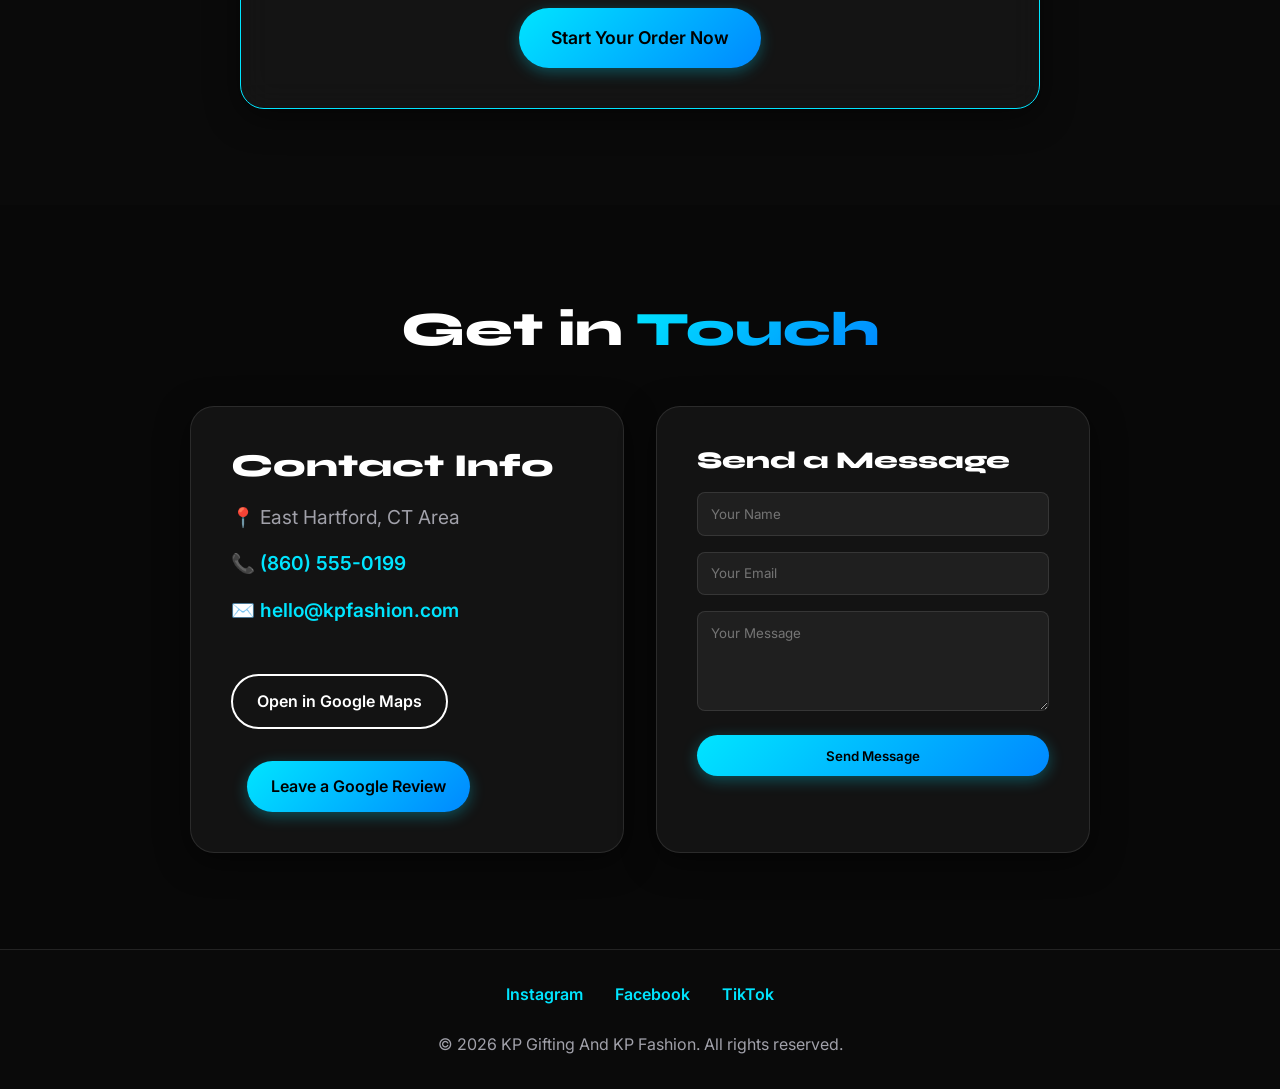
==== commit 76789a6a: "Fix CSS caching issue by adding version query parameter" ====
--- a/index.html
+++ b/index.html
@@ -8,7 +8,7 @@
     <link rel="preconnect" href="https://fonts.googleapis.com">
     <link rel="preconnect" href="https://fonts.gstatic.com" crossorigin>
     <link href="https://fonts.googleapis.com/css2?family=Inter:wght@400;500;600&family=Syne:wght@700;800&display=swap" rel="stylesheet">
-    <link rel="stylesheet" href="css/styles.css">
+    <link rel="stylesheet" href="css/styles.css?v=2">
 </head>
 <body>
     <nav class="navbar">
--- a/css/styles.css
+++ b/css/styles.css
@@ -1,8 +1,8 @@
 :root {
     --color-bg: #0a0a0a;
     --color-surface: rgba(23, 23, 23, 0.8);
-    --color-primary: #d4af37;
-    --color-secondary: #c5a028;
+    --color-primary: #00E5FF;
+    --color-secondary: #0088FF;
     --color-text: #ffffff;
     --color-text-muted: #a1a1aa;
     --glass-border: rgba(255, 255, 255, 0.1);
@@ -115,12 +115,12 @@
 .btn-primary {
     background: linear-gradient(135deg, var(--color-primary), var(--color-secondary));
     color: #000;
-    box-shadow: 0 4px 15px rgba(212, 175, 55, 0.3);
+    box-shadow: 0 4px 15px rgba(0, 229, 255, 0.3);
 }
 
 .btn-primary:hover {
     transform: translateY(-2px);
-    box-shadow: 0 6px 20px rgba(212, 175, 55, 0.6);
+    box-shadow: 0 6px 20px rgba(0, 229, 255, 0.6);
 }
 
 .btn-outline {
@@ -206,8 +206,8 @@
 
 .glass-card:hover {
     transform: translateY(-5px);
-    border-color: rgba(212, 175, 55, 0.4);
-    box-shadow: 0 12px 40px rgba(0, 0, 0, 0.6);
+    border-color: rgba(0, 229, 255, 0.4);
+    box-shadow: 0 12px 40px rgba(0, 229, 255, 0.15);
 }
 
 /* Services Section */
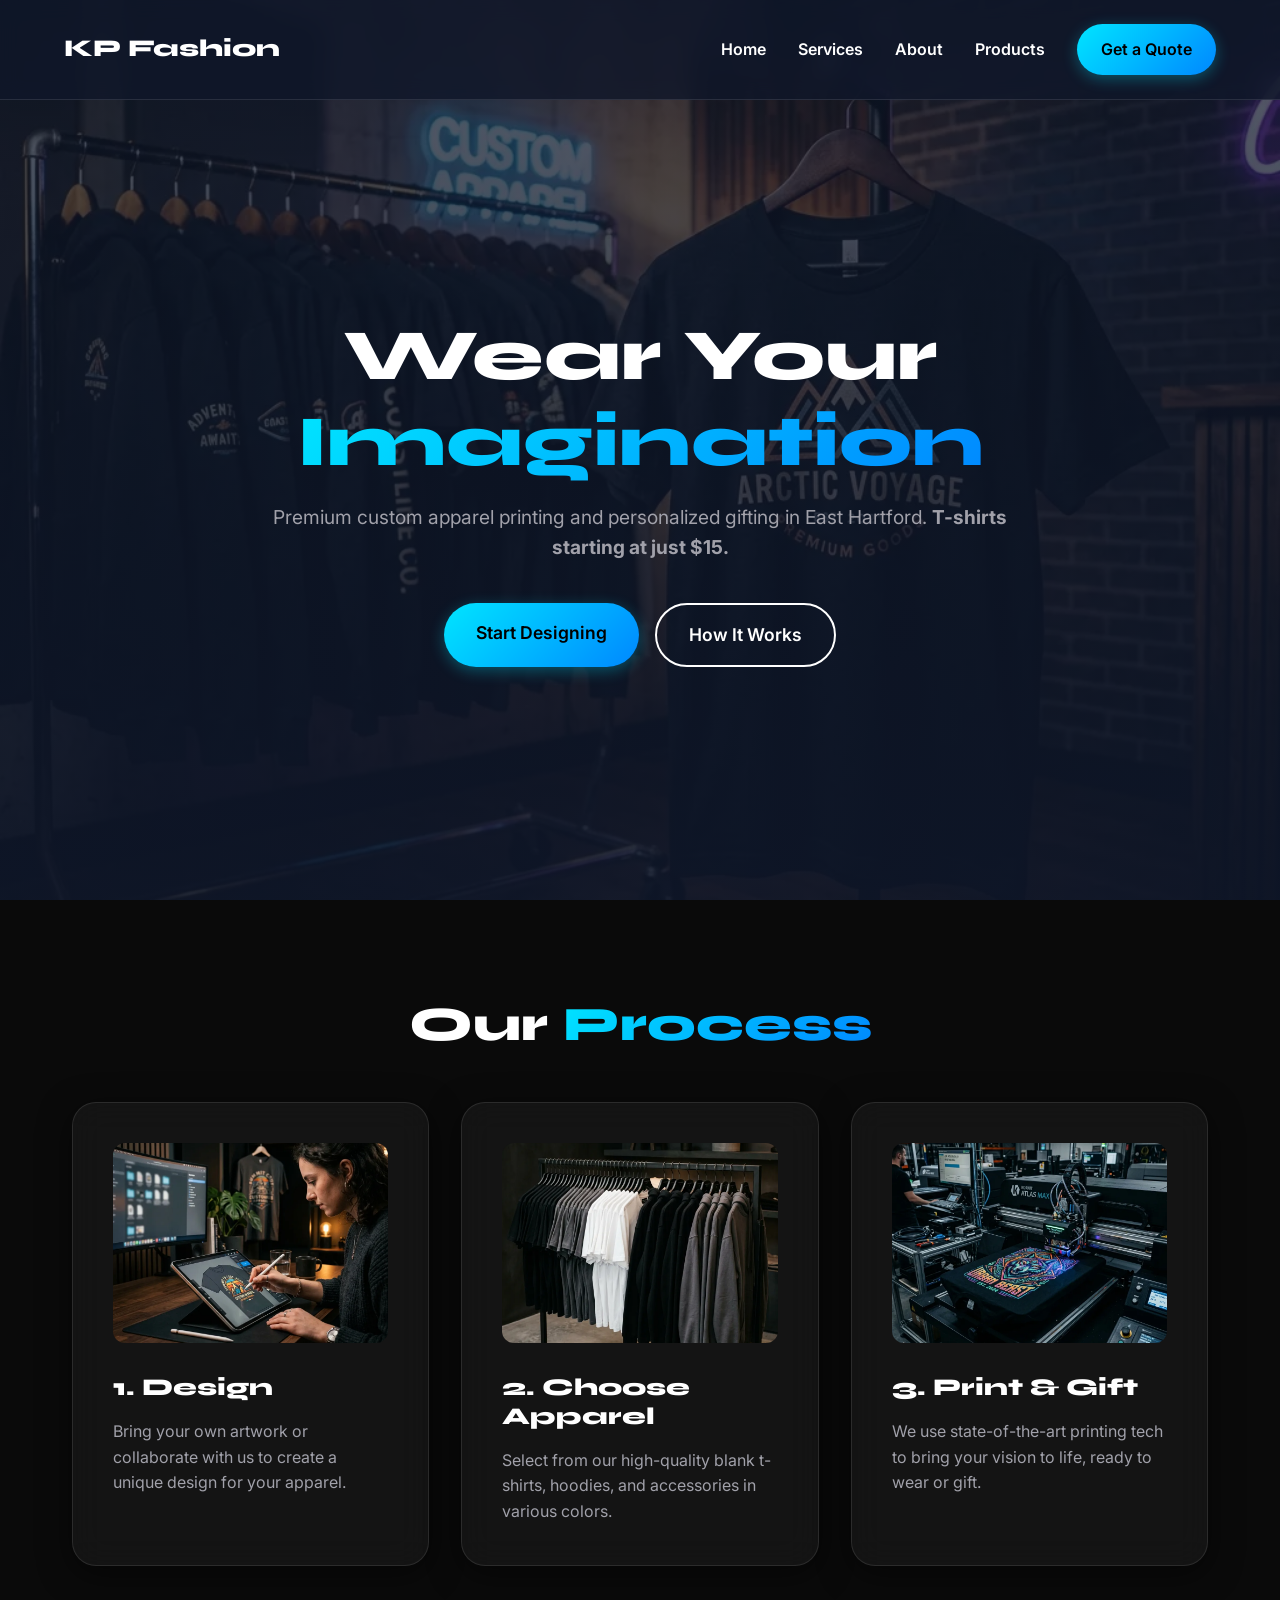
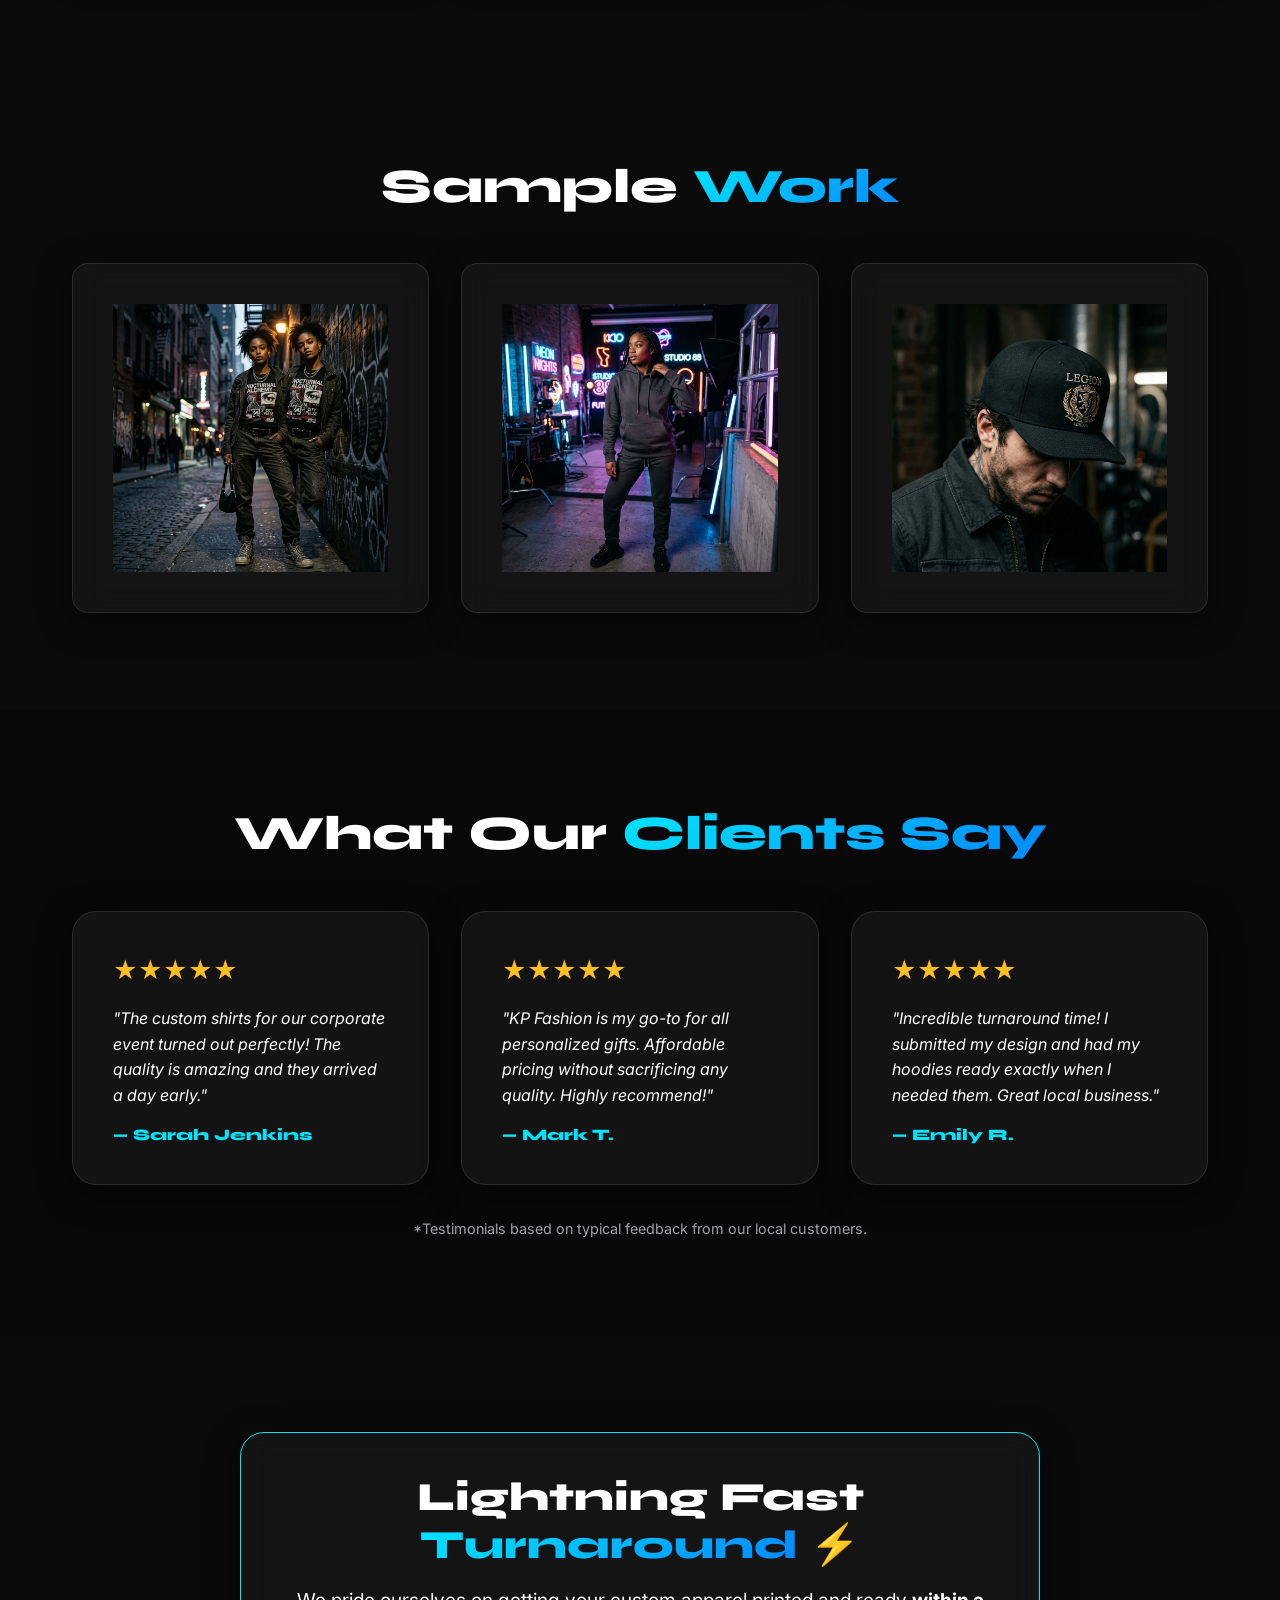
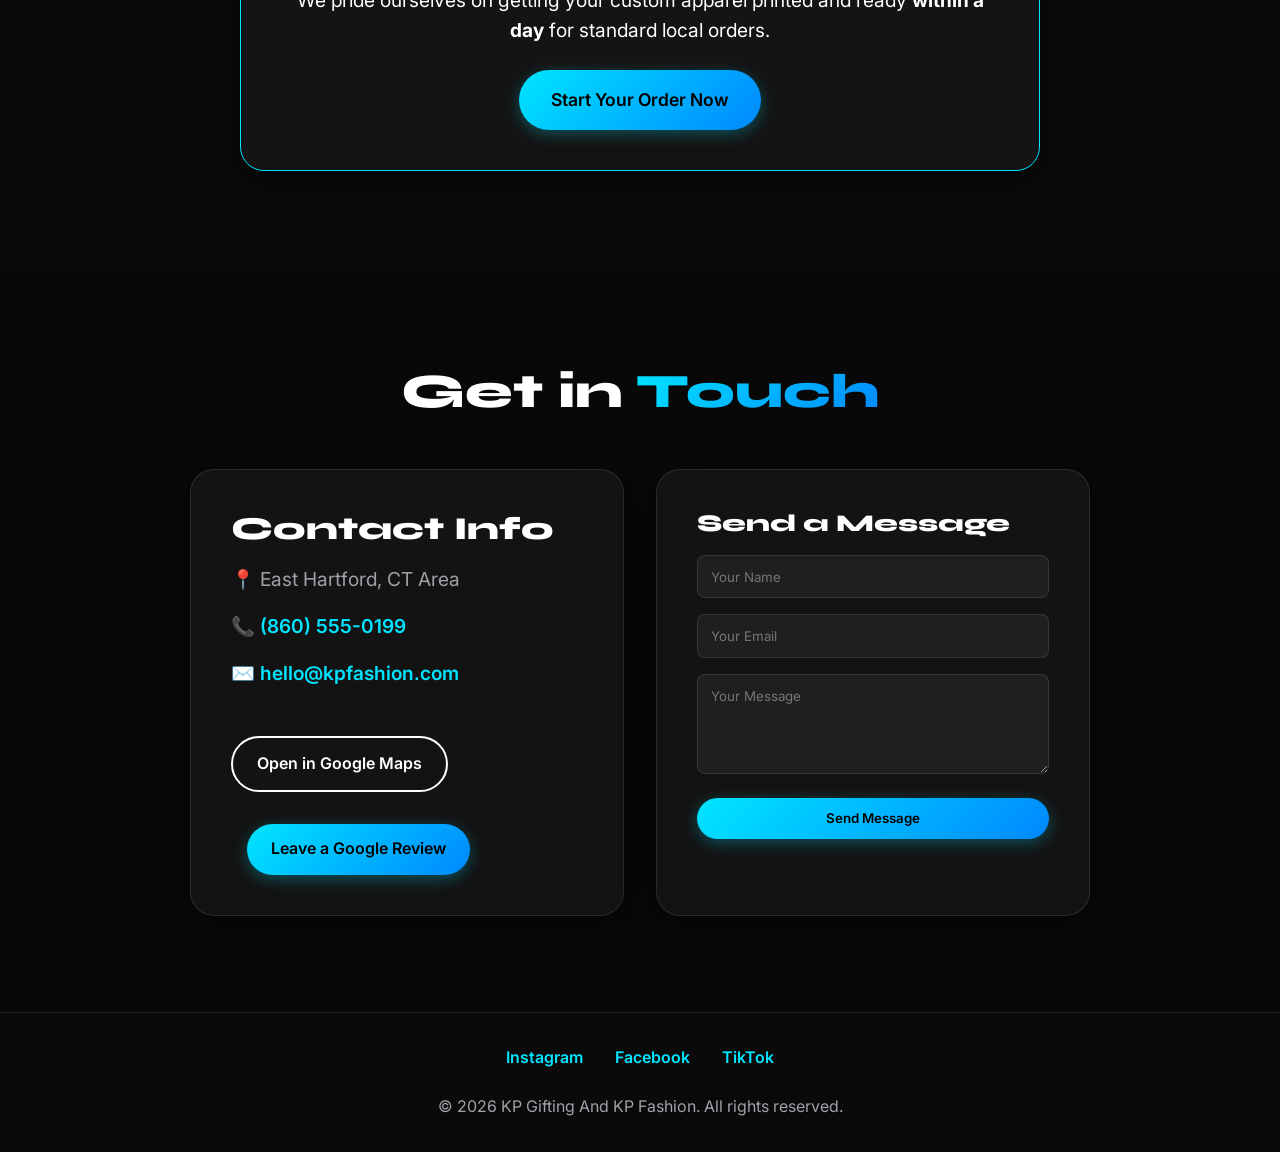
==== commit f955baa4: "Compress all images to WebP, add SEO alt text, update Google Review link, add pricing to homepage, a" ====
--- a/index.html
+++ b/index.html
@@ -25,7 +25,7 @@
     <header id="home" class="hero">
         <div class="hero-content">
             <h1 class="hero-title">Wear Your <span class="gradient-text">Imagination</span></h1>
-            <p class="hero-subtitle">Premium custom apparel printing and personalized gifting.</p>
+            <p class="hero-subtitle">Premium custom apparel printing and personalized gifting in East Hartford. <strong>T-shirts starting at just $15.</strong></p>
             <div class="hero-cta">
                 <a href="quote.html" class="btn btn-primary btn-large">Start Designing</a>
                 <a href="#services" class="btn btn-outline btn-large">How It Works</a>
@@ -39,17 +39,17 @@
             <h2 class="section-title">Our <span class="gradient-text">Process</span></h2>
             <div class="grid services-grid">
                 <div class="card glass-card reveal">
-                    <div class="card-icon"><img src="images/process_1.png" alt="Designer working"></div>
+                    <img src="images/process_1.webp" alt="Graphic designer creating a custom t-shirt design on a computer" style="width: 100%; height: 200px; object-fit: cover; border-radius: 12px; margin-bottom: 1.5rem;">
                     <h3>1. Design</h3>
                     <p>Bring your own artwork or collaborate with us to create a unique design for your apparel.</p>
                 </div>
                 <div class="card glass-card reveal">
-                    <div class="card-icon"><img src="images/process_2.png" alt="Apparel rack"></div>
+                    <img src="images/process_2.webp" alt="Selection of high-quality blank apparel including t-shirts and hoodies" style="width: 100%; height: 200px; object-fit: cover; border-radius: 12px; margin-bottom: 1.5rem;">
                     <h3>2. Choose Apparel</h3>
                     <p>Select from our high-quality blank t-shirts, hoodies, and accessories in various colors.</p>
                 </div>
                 <div class="card glass-card reveal">
-                    <div class="card-icon"><img src="images/process_3.png" alt="Printing machine"></div>
+                    <img src="images/process_3.webp" alt="High-quality direct to garment printing machine printing on a black t-shirt" style="width: 100%; height: 200px; object-fit: cover; border-radius: 12px; margin-bottom: 1.5rem;">
                     <h3>3. Print & Gift</h3>
                     <p>We use state-of-the-art printing tech to bring your vision to life, ready to wear or gift.</p>
                 </div>
@@ -60,15 +60,15 @@
     <section id="portfolio" class="portfolio section-padding">
         <div class="container">
             <h2 class="section-title">Sample <span class="gradient-text">Work</span></h2>
-            <div class="portfolio-grid">
-                <div class="portfolio-item reveal">
-                    <img src="images/portfolio_1.png" alt="Sample Work 1">
+            <div class="grid portfolio-grid">
+                <div class="portfolio-item glass-card reveal">
+                    <img src="images/portfolio_1.webp" alt="Custom corporate event t-shirts with company logo">
                 </div>
-                <div class="portfolio-item reveal" style="transition-delay: 0.2s;">
-                    <img src="images/portfolio_2.png" alt="Sample Work 2">
+                <div class="portfolio-item glass-card reveal">
+                    <img src="images/portfolio_2.webp" alt="Personalized matching family hoodies for vacation">
                 </div>
-                <div class="portfolio-item reveal" style="transition-delay: 0.4s;">
-                    <img src="images/portfolio_3.png" alt="Sample Work 3">
+                <div class="portfolio-item glass-card reveal">
+                    <img src="images/portfolio_3.webp" alt="Custom printed promotional tote bags and hats">
                 </div>
             </div>
         </div>
@@ -94,6 +94,7 @@
                     <h4 style="color: var(--color-primary);">— Emily R.</h4>
                 </div>
             </div>
+            <p style="text-align: center; color: var(--color-text-muted); font-size: 0.9rem; margin-top: 2rem;">*Testimonials based on typical feedback from our local customers.</p>
         </div>
     </section>
 
@@ -118,7 +119,7 @@
                         <p style="margin-bottom: 1rem;">📞 <a href="tel:+18605550199" style="color: var(--color-primary); font-weight: 600;">(860) 555-0199</a></p>
                         <p style="margin-bottom: 1rem;">✉️ <a href="mailto:hello@kpfashion.com" style="color: var(--color-primary); font-weight: 600;">hello@kpfashion.com</a></p>
                         <a href="https://maps.app.goo.gl/QDPBi5JAUcnw41f78" target="_blank" rel="noopener noreferrer" class="btn btn-outline mt-2">Open in Google Maps</a>
-                        <a href="#" target="_blank" rel="noopener noreferrer" class="btn btn-primary mt-2" style="margin-left: 1rem;">Leave a Google Review</a>
+                        <a href="https://search.google.com/local/writereview?placeid=YOUR_PLACE_ID_HERE" target="_blank" rel="noopener noreferrer" class="btn btn-primary mt-2" style="margin-left: 1rem;" title="Replace YOUR_PLACE_ID_HERE with your real Google Business ID">Leave a Google Review</a>
                     </div>
                 </div>
                 <div class="glass-card reveal">
--- a/css/styles.css
+++ b/css/styles.css
@@ -189,7 +189,7 @@
     width: 100%;
     height: 100%;
     z-index: 1;
-    background: linear-gradient(rgba(15, 23, 42, 0.7), rgba(15, 23, 42, 0.9)), url('../images/hero_bg.png') center/cover no-repeat;
+    background: linear-gradient(rgba(15, 23, 42, 0.7), rgba(15, 23, 42, 0.9)), url('../images/hero_bg.webp') center/cover no-repeat;
 }
 
 /* Glassmorphism Cards */
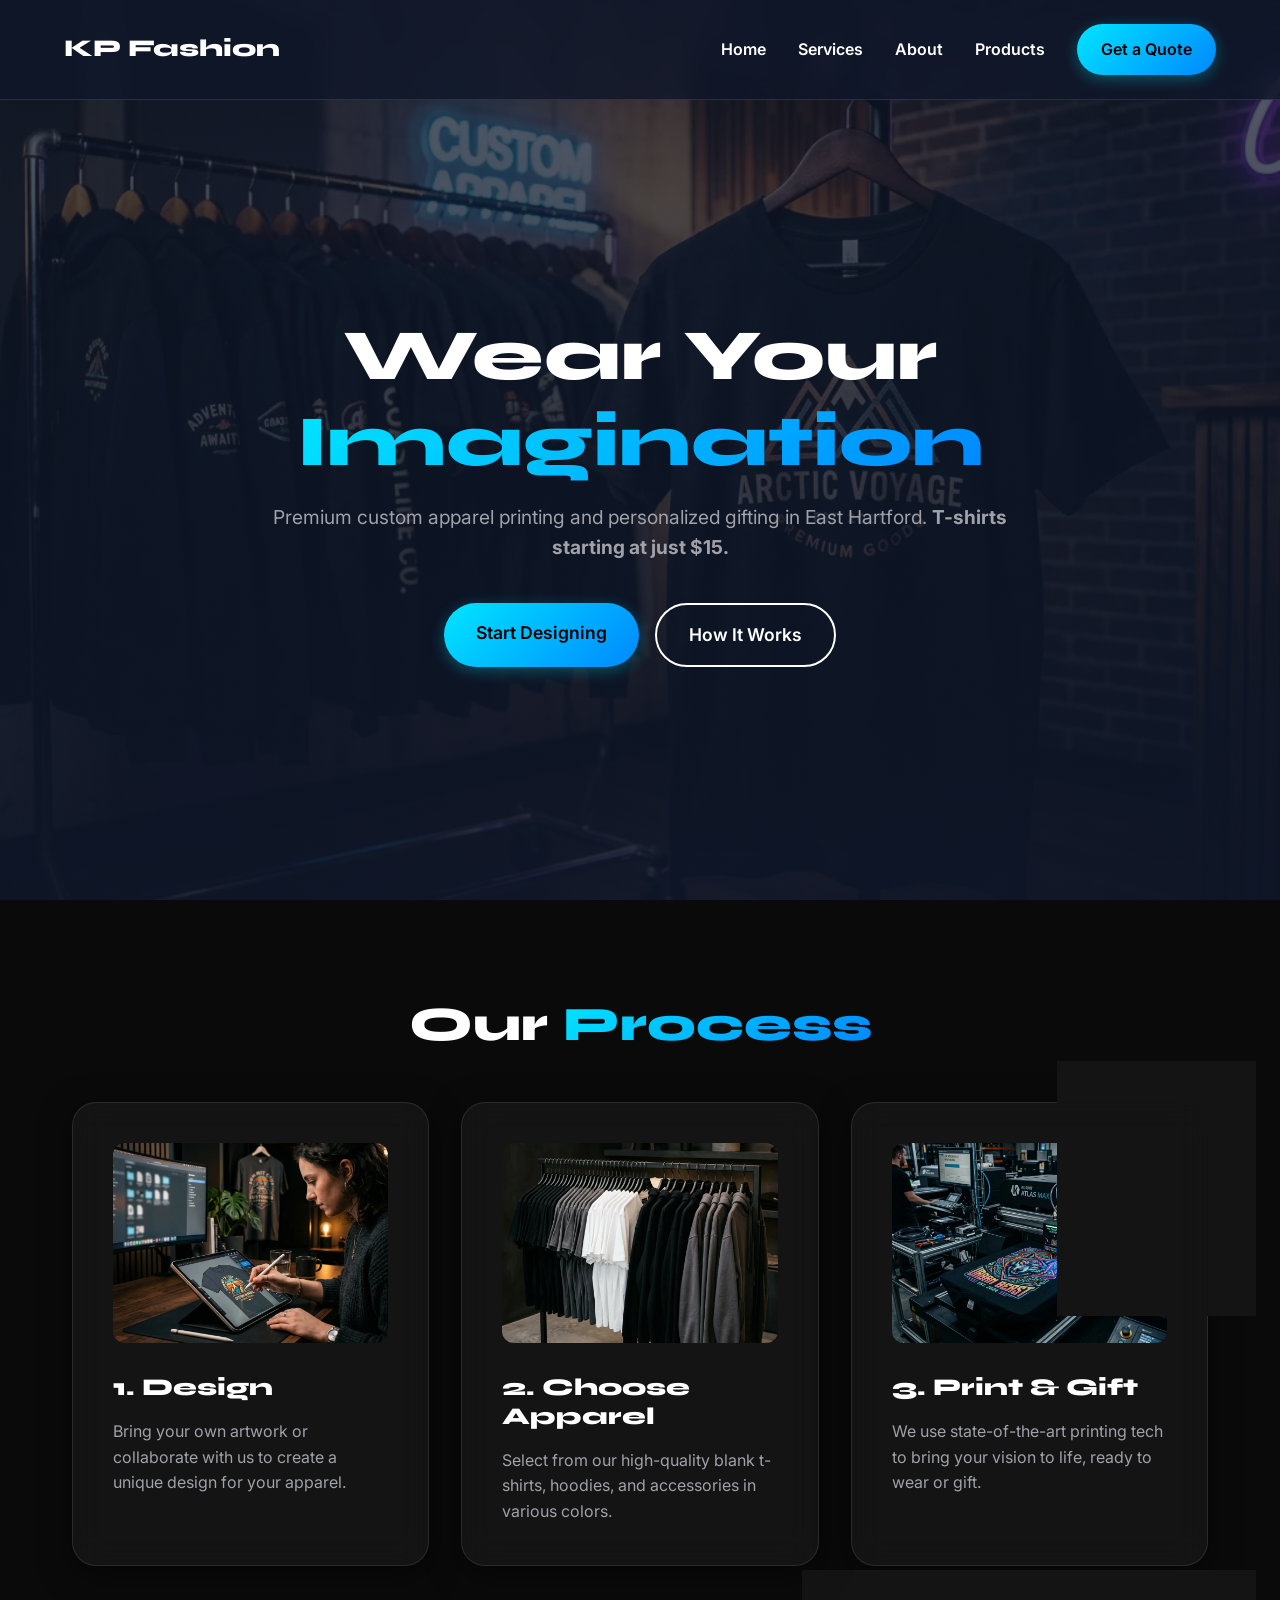
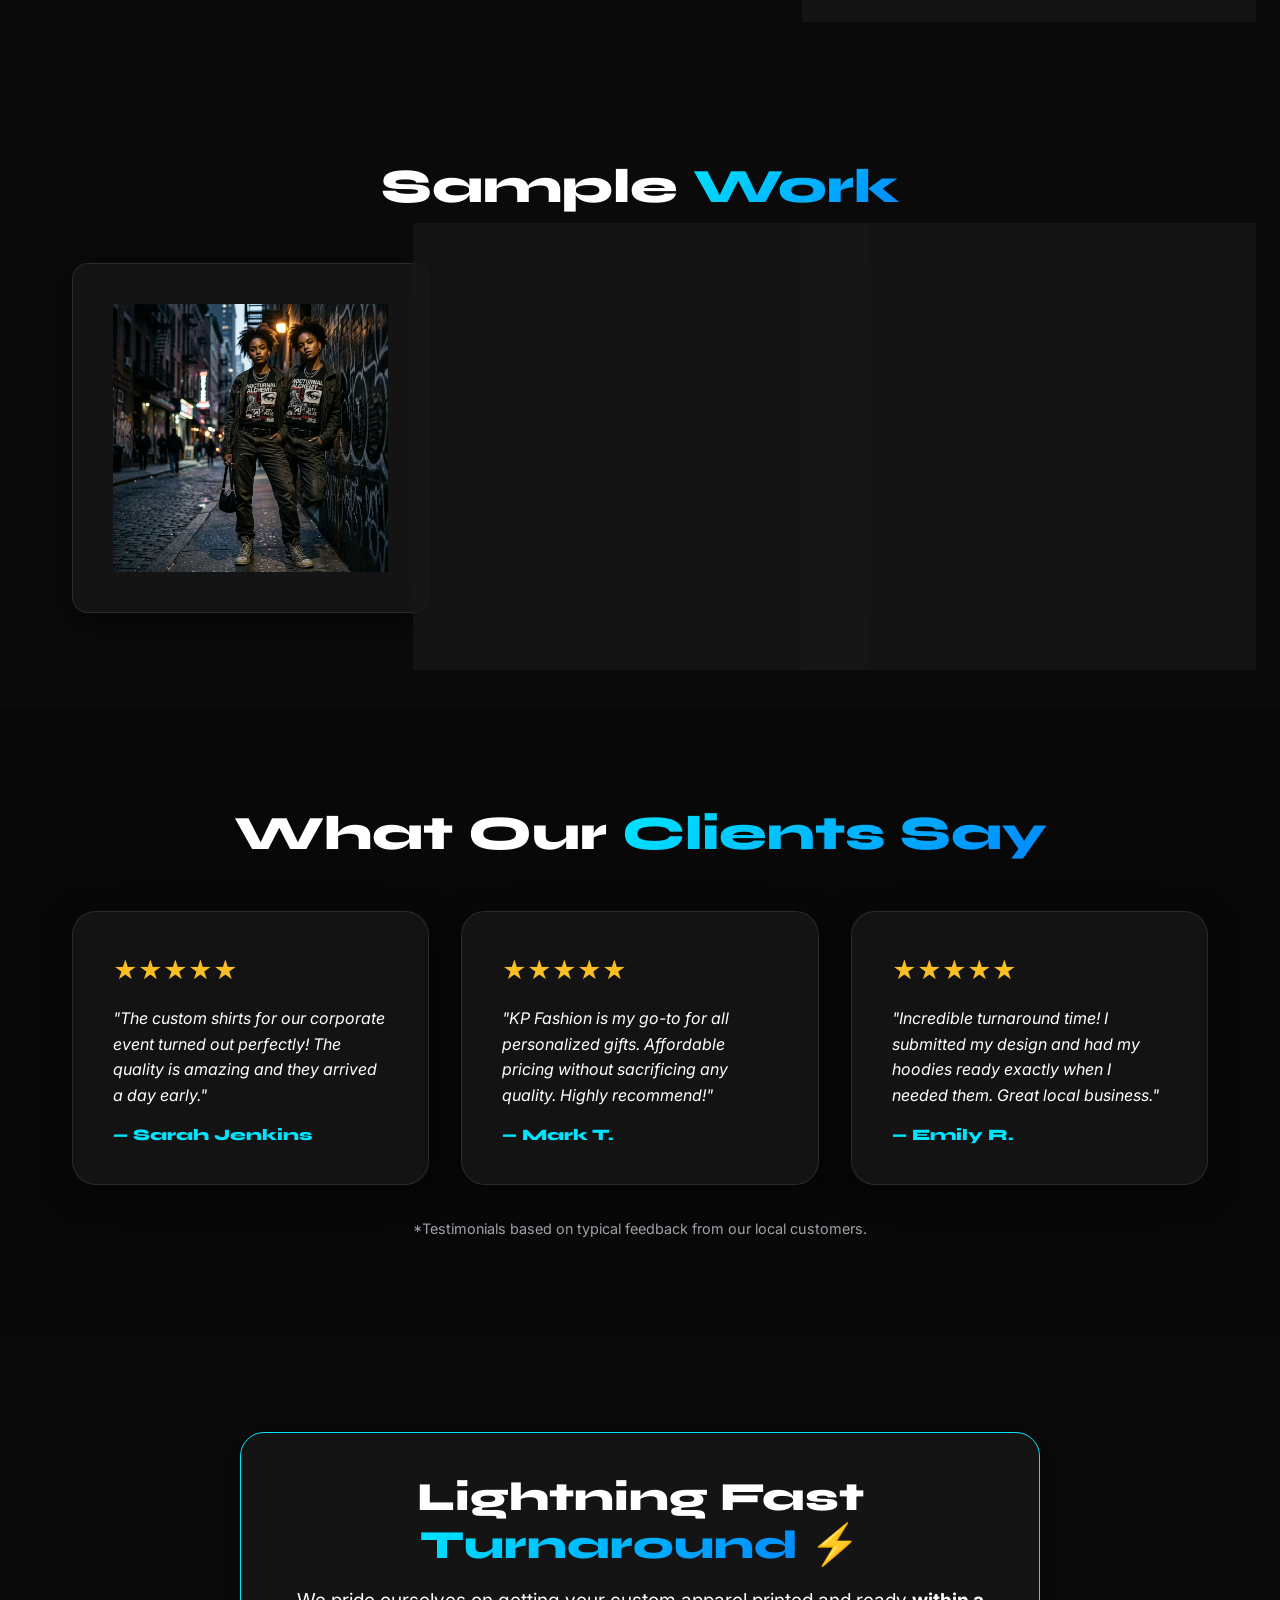
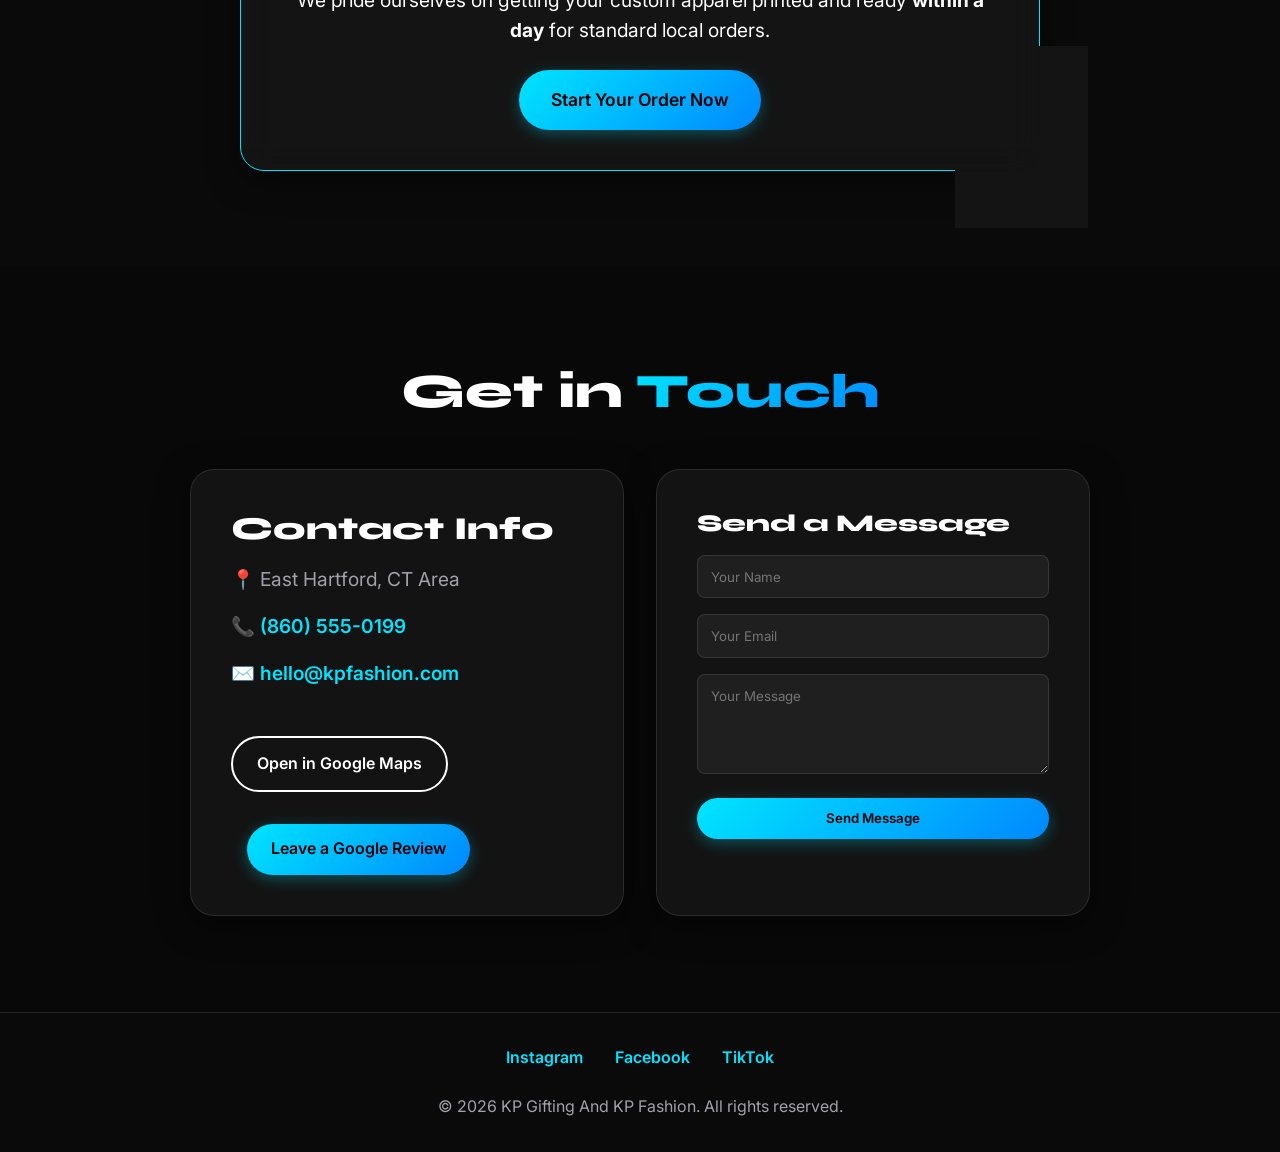
==== commit ddb5c097: "Add actual Formspree ID to contact and quote forms" ====
--- a/index.html
+++ b/index.html
@@ -124,15 +124,16 @@
                 </div>
                 <div class="glass-card reveal">
                     <h3 style="margin-bottom: 1rem; font-size: 1.5rem;">Send a Message</h3>
-                    <form action="#" method="POST" onsubmit="event.preventDefault(); alert('Message sent!');">
+                    <!-- Replace YOUR_FORMSPREE_ID with your actual Formspree ID -->
+                    <form action="https://formspree.io/f/meewpqpr" method="POST">
                         <div style="margin-bottom: 1rem;">
-                            <input type="text" placeholder="Your Name" required style="width: 100%; padding: 0.8rem; border-radius: 8px; border: 1px solid var(--glass-border); background: rgba(255,255,255,0.05); color: white; font-family: inherit;">
+                            <input type="text" name="name" placeholder="Your Name" required style="width: 100%; padding: 0.8rem; border-radius: 8px; border: 1px solid var(--glass-border); background: rgba(255,255,255,0.05); color: white; font-family: inherit;">
                         </div>
                         <div style="margin-bottom: 1rem;">
-                            <input type="email" placeholder="Your Email" required style="width: 100%; padding: 0.8rem; border-radius: 8px; border: 1px solid var(--glass-border); background: rgba(255,255,255,0.05); color: white; font-family: inherit;">
+                            <input type="email" name="email" placeholder="Your Email" required style="width: 100%; padding: 0.8rem; border-radius: 8px; border: 1px solid var(--glass-border); background: rgba(255,255,255,0.05); color: white; font-family: inherit;">
                         </div>
                         <div style="margin-bottom: 1rem;">
-                            <textarea placeholder="Your Message" required style="width: 100%; padding: 0.8rem; border-radius: 8px; border: 1px solid var(--glass-border); background: rgba(255,255,255,0.05); color: white; min-height: 100px; font-family: inherit; resize: vertical;"></textarea>
+                            <textarea name="message" placeholder="Your Message" required style="width: 100%; padding: 0.8rem; border-radius: 8px; border: 1px solid var(--glass-border); background: rgba(255,255,255,0.05); color: white; min-height: 100px; font-family: inherit; resize: vertical;"></textarea>
                         </div>
                         <button type="submit" class="btn btn-primary" style="width: 100%;">Send Message</button>
                     </form>
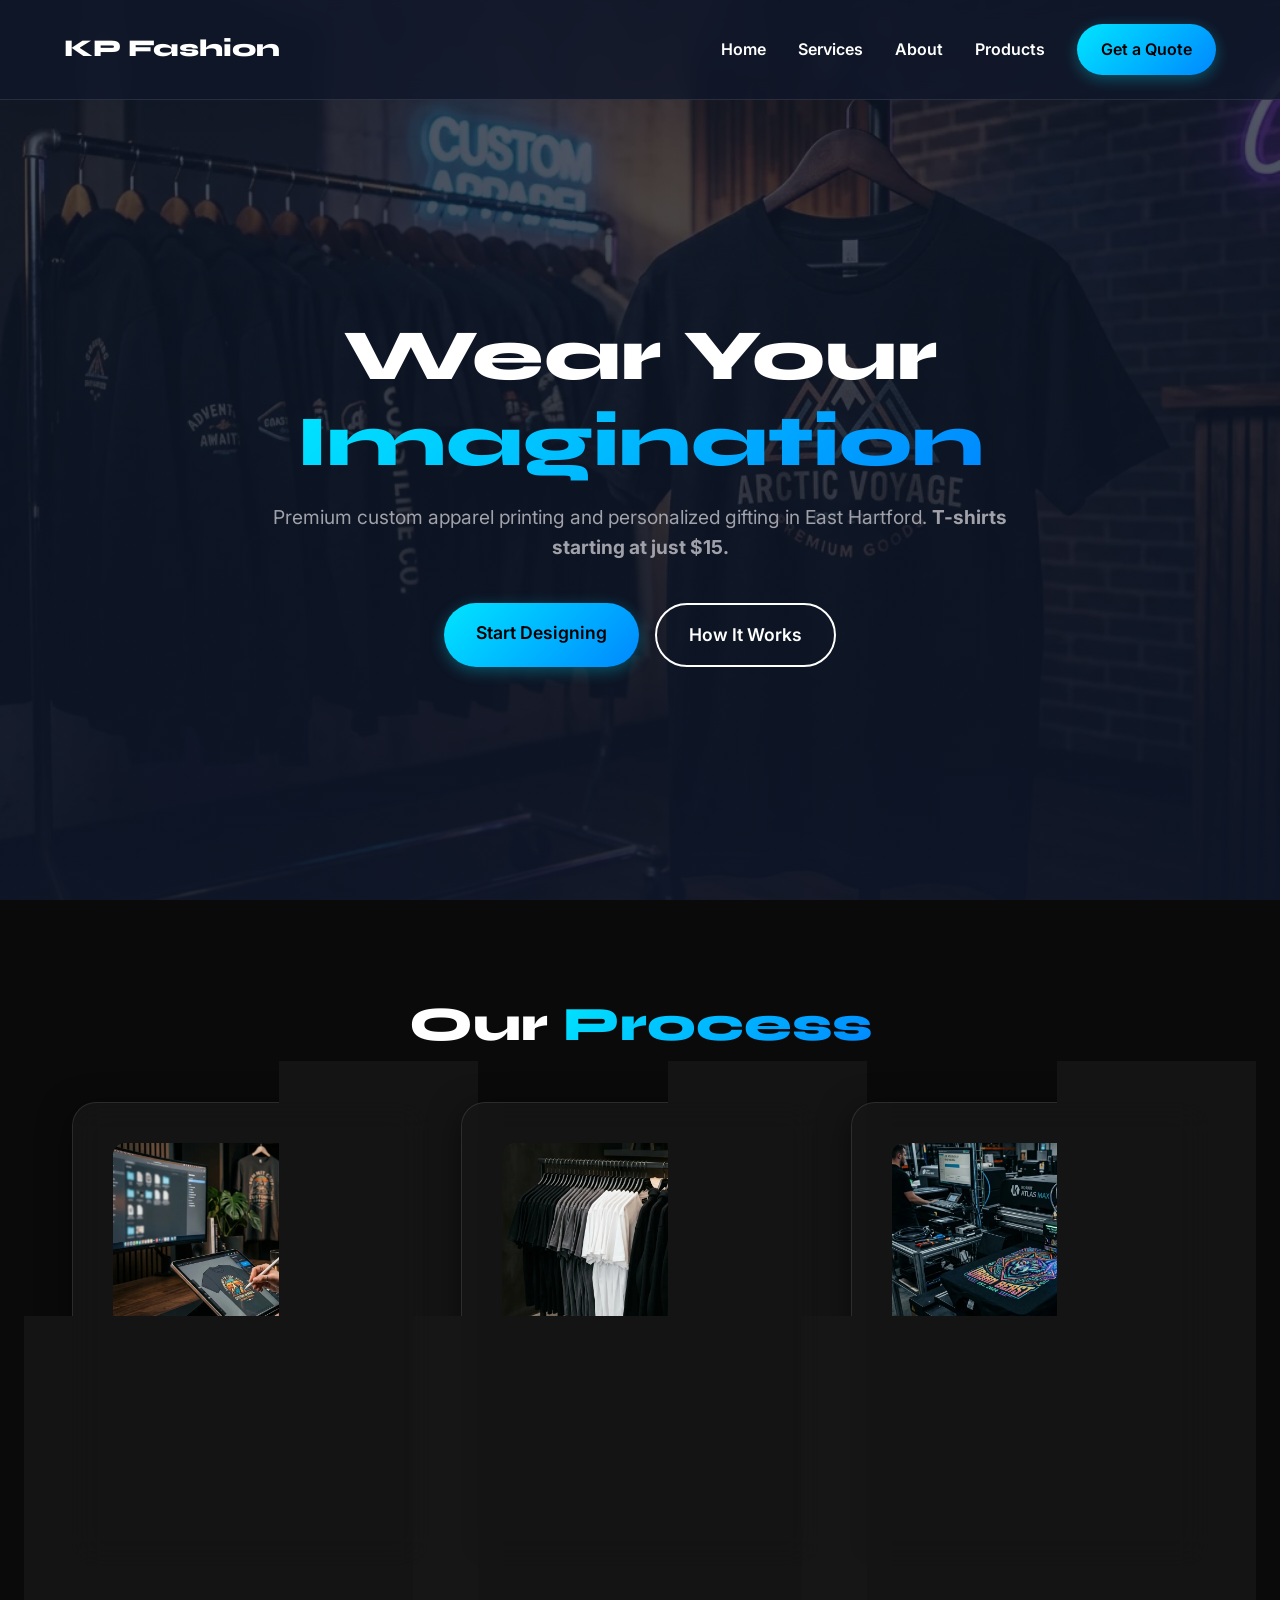
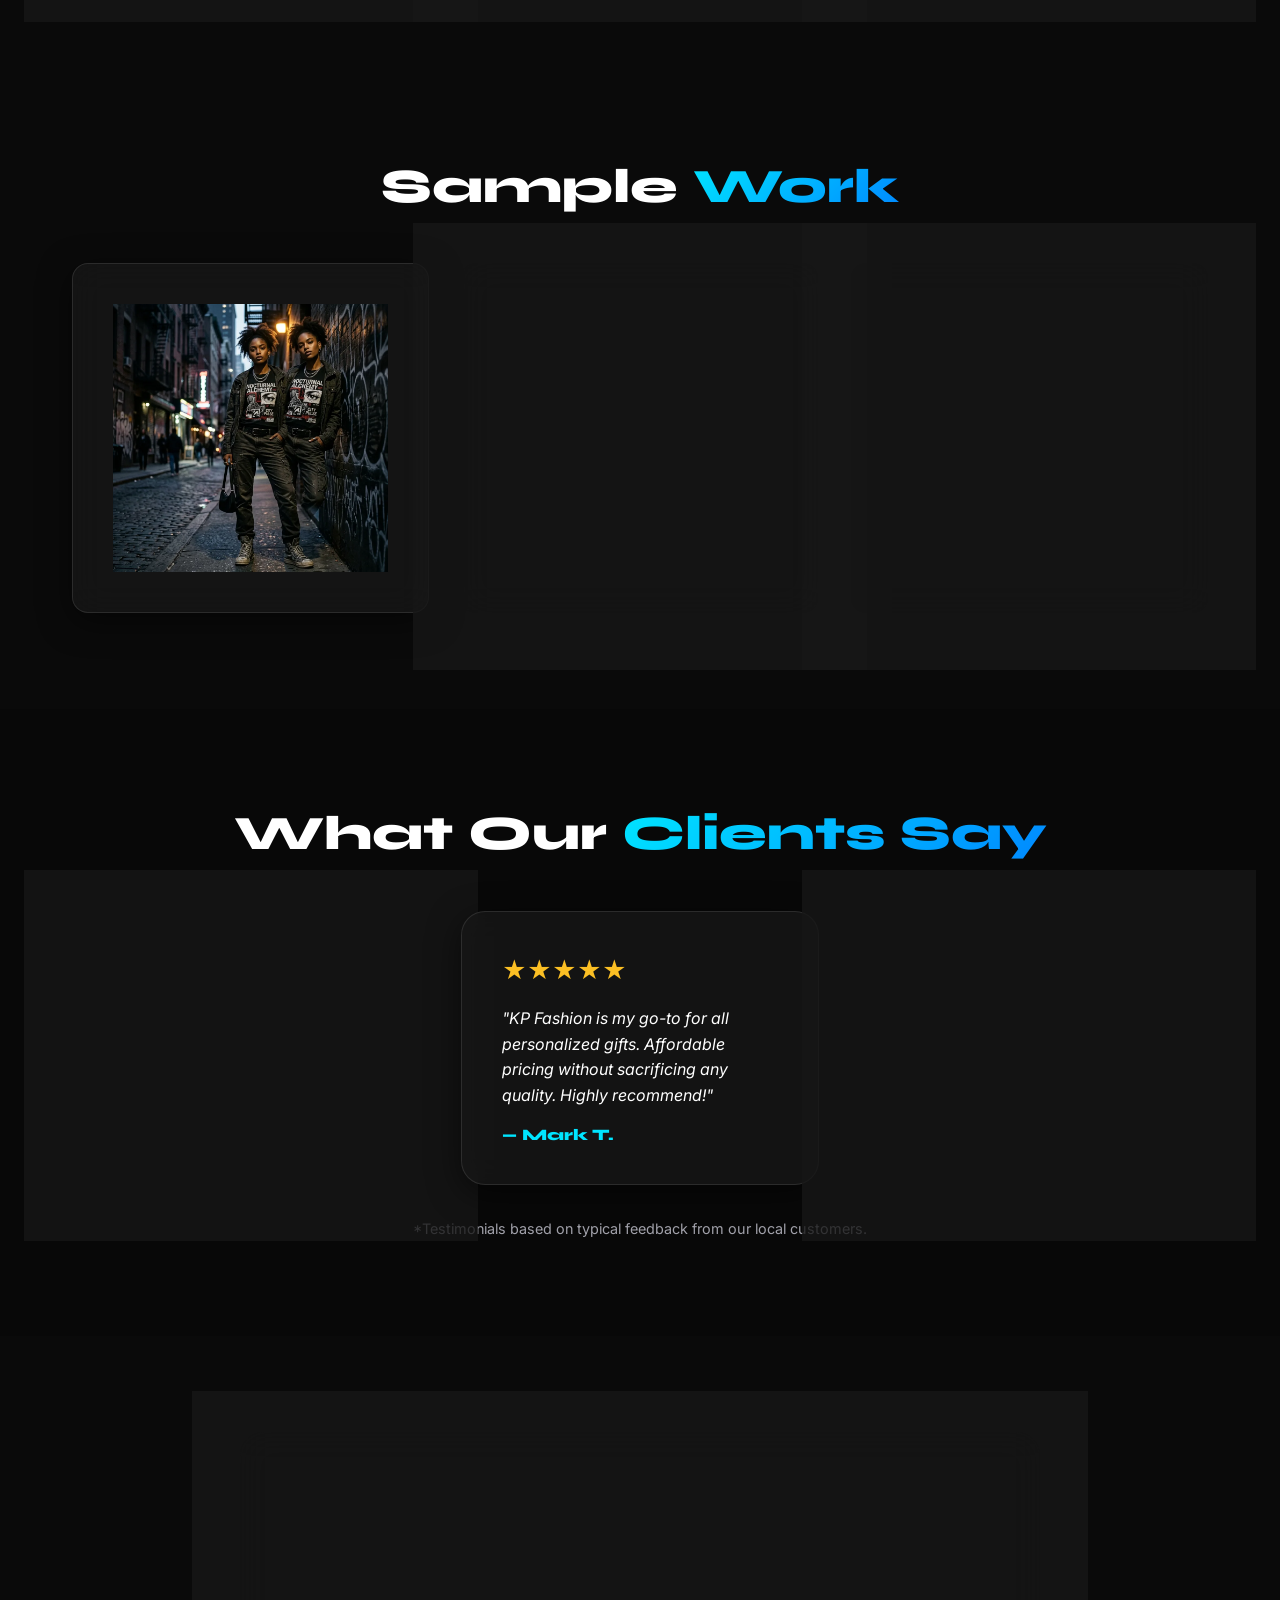
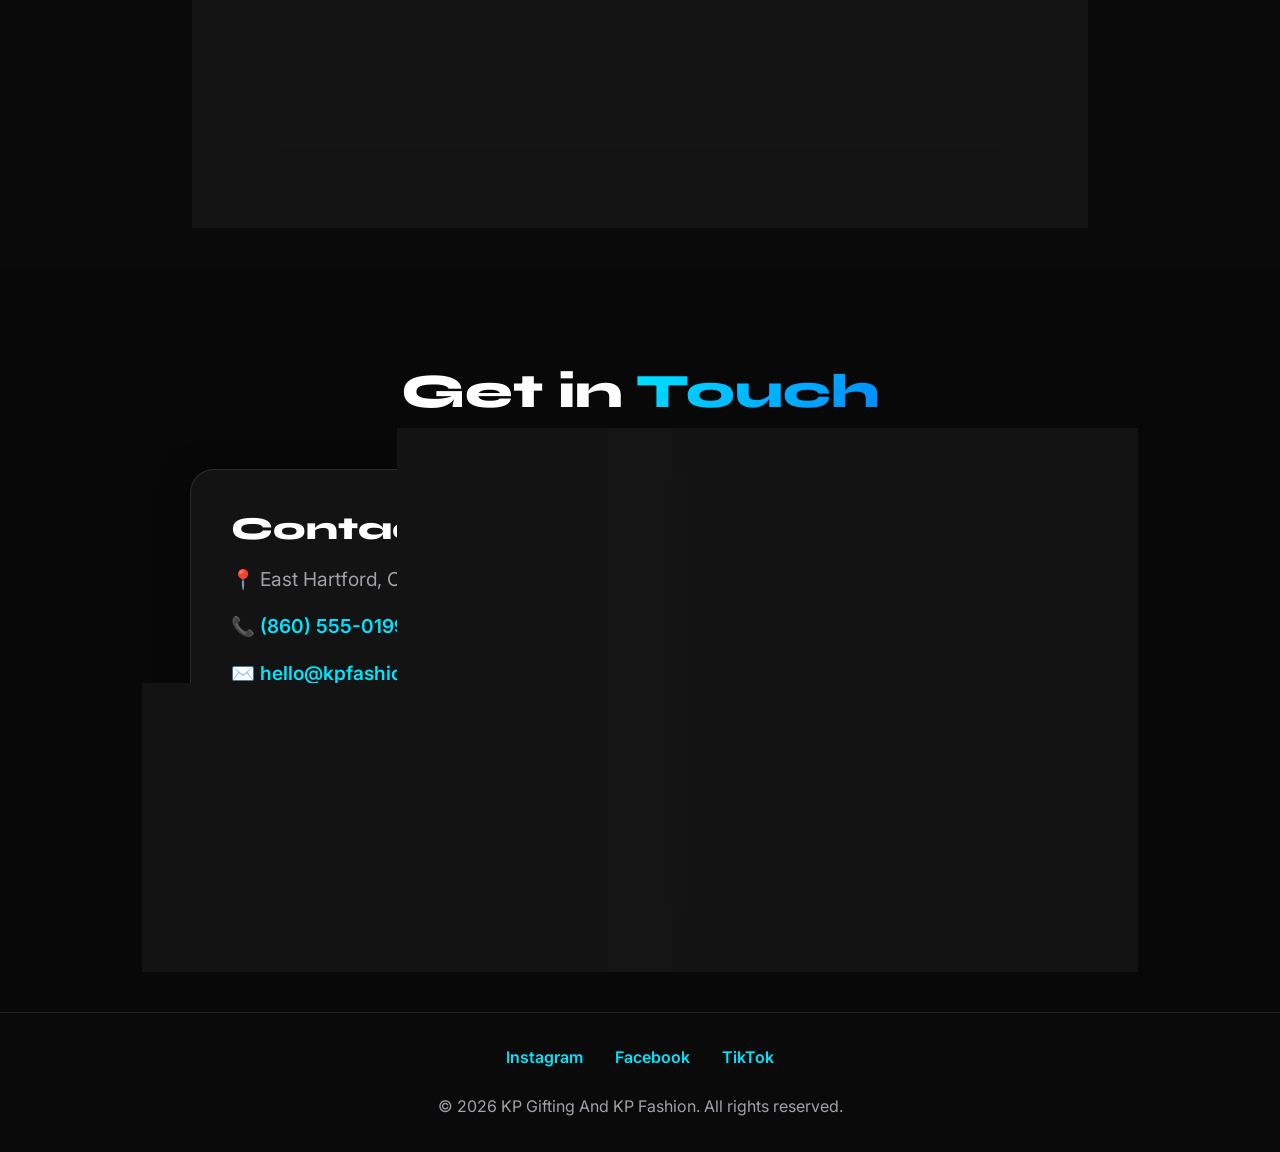
==== commit fa7699b2: "Format index.html markup" ====
--- a/index.html
+++ b/index.html
@@ -1,15 +1,19 @@
 <!DOCTYPE html>
 <html lang="en">
+
 <head>
     <meta charset="UTF-8">
     <meta name="viewport" content="width=device-width, initial-scale=1.0">
     <title>KP Gifting And KP Fashion</title>
-    <meta name="description" content="East Hartford's premium custom t-shirt and apparel printing. High-quality custom hoodies, hats, and personalized gifts with lightning-fast turnaround.">
+    <meta name="description"
+        content="East Hartford's premium custom t-shirt and apparel printing. High-quality custom hoodies, hats, and personalized gifts with lightning-fast turnaround.">
     <link rel="preconnect" href="https://fonts.googleapis.com">
     <link rel="preconnect" href="https://fonts.gstatic.com" crossorigin>
-    <link href="https://fonts.googleapis.com/css2?family=Inter:wght@400;500;600&family=Syne:wght@700;800&display=swap" rel="stylesheet">
+    <link href="https://fonts.googleapis.com/css2?family=Inter:wght@400;500;600&family=Syne:wght@700;800&display=swap"
+        rel="stylesheet">
     <link rel="stylesheet" href="css/styles.css?v=2">
 </head>
+
 <body>
     <nav class="navbar">
         <div class="logo">KP Fashion</div>
@@ -25,7 +29,9 @@
     <header id="home" class="hero">
         <div class="hero-content">
             <h1 class="hero-title">Wear Your <span class="gradient-text">Imagination</span></h1>
-            <p class="hero-subtitle">Premium custom apparel printing and personalized gifting in East Hartford. <strong>T-shirts starting at just $15.</strong></p>
+            <p class="hero-subtitle">Premium custom apparel printing and personalized gifting in East Hartford.
+                <strong>T-shirts starting at just $15.</strong>
+            </p>
             <div class="hero-cta">
                 <a href="quote.html" class="btn btn-primary btn-large">Start Designing</a>
                 <a href="#services" class="btn btn-outline btn-large">How It Works</a>
@@ -39,17 +45,23 @@
             <h2 class="section-title">Our <span class="gradient-text">Process</span></h2>
             <div class="grid services-grid">
                 <div class="card glass-card reveal">
-                    <img src="images/process_1.webp" alt="Graphic designer creating a custom t-shirt design on a computer" style="width: 100%; height: 200px; object-fit: cover; border-radius: 12px; margin-bottom: 1.5rem;">
+                    <img src="images/process_1.webp"
+                        alt="Graphic designer creating a custom t-shirt design on a computer"
+                        style="width: 100%; height: 200px; object-fit: cover; border-radius: 12px; margin-bottom: 1.5rem;">
                     <h3>1. Design</h3>
                     <p>Bring your own artwork or collaborate with us to create a unique design for your apparel.</p>
                 </div>
                 <div class="card glass-card reveal">
-                    <img src="images/process_2.webp" alt="Selection of high-quality blank apparel including t-shirts and hoodies" style="width: 100%; height: 200px; object-fit: cover; border-radius: 12px; margin-bottom: 1.5rem;">
+                    <img src="images/process_2.webp"
+                        alt="Selection of high-quality blank apparel including t-shirts and hoodies"
+                        style="width: 100%; height: 200px; object-fit: cover; border-radius: 12px; margin-bottom: 1.5rem;">
                     <h3>2. Choose Apparel</h3>
                     <p>Select from our high-quality blank t-shirts, hoodies, and accessories in various colors.</p>
                 </div>
                 <div class="card glass-card reveal">
-                    <img src="images/process_3.webp" alt="High-quality direct to garment printing machine printing on a black t-shirt" style="width: 100%; height: 200px; object-fit: cover; border-radius: 12px; margin-bottom: 1.5rem;">
+                    <img src="images/process_3.webp"
+                        alt="High-quality direct to garment printing machine printing on a black t-shirt"
+                        style="width: 100%; height: 200px; object-fit: cover; border-radius: 12px; margin-bottom: 1.5rem;">
                     <h3>3. Print & Gift</h3>
                     <p>We use state-of-the-art printing tech to bring your vision to life, ready to wear or gift.</p>
                 </div>
@@ -80,29 +92,36 @@
             <div class="grid services-grid">
                 <div class="card glass-card reveal">
                     <div style="color: #fbbf24; font-size: 1.5rem; margin-bottom: 1rem;">★★★★★</div>
-                    <p style="font-style: italic; margin-bottom: 1rem;">"The custom shirts for our corporate event turned out perfectly! The quality is amazing and they arrived a day early."</p>
+                    <p style="font-style: italic; margin-bottom: 1rem;">"The custom shirts for our corporate event
+                        turned out perfectly! The quality is amazing and they arrived a day early."</p>
                     <h4 style="color: var(--color-primary);">— Sarah Jenkins</h4>
                 </div>
                 <div class="card glass-card reveal">
                     <div style="color: #fbbf24; font-size: 1.5rem; margin-bottom: 1rem;">★★★★★</div>
-                    <p style="font-style: italic; margin-bottom: 1rem;">"KP Fashion is my go-to for all personalized gifts. Affordable pricing without sacrificing any quality. Highly recommend!"</p>
+                    <p style="font-style: italic; margin-bottom: 1rem;">"KP Fashion is my go-to for all personalized
+                        gifts. Affordable pricing without sacrificing any quality. Highly recommend!"</p>
                     <h4 style="color: var(--color-primary);">— Mark T.</h4>
                 </div>
                 <div class="card glass-card reveal">
                     <div style="color: #fbbf24; font-size: 1.5rem; margin-bottom: 1rem;">★★★★★</div>
-                    <p style="font-style: italic; margin-bottom: 1rem;">"Incredible turnaround time! I submitted my design and had my hoodies ready exactly when I needed them. Great local business."</p>
+                    <p style="font-style: italic; margin-bottom: 1rem;">"Incredible turnaround time! I submitted my
+                        design and had my hoodies ready exactly when I needed them. Great local business."</p>
                     <h4 style="color: var(--color-primary);">— Emily R.</h4>
                 </div>
             </div>
-            <p style="text-align: center; color: var(--color-text-muted); font-size: 0.9rem; margin-top: 2rem;">*Testimonials based on typical feedback from our local customers.</p>
+            <p style="text-align: center; color: var(--color-text-muted); font-size: 0.9rem; margin-top: 2rem;">
+                *Testimonials based on typical feedback from our local customers.</p>
         </div>
     </section>
 
     <section id="shipping" class="shipping section-padding">
         <div class="container">
-            <div class="glass-card reveal" style="text-align: center; max-width: 800px; margin: 0 auto; border-color: var(--color-primary);">
-                <h2 style="font-size: 2.5rem; margin-bottom: 1rem;">Lightning Fast <span class="gradient-text">Turnaround</span> ⚡</h2>
-                <p style="font-size: 1.2rem; margin-bottom: 1.5rem;">We pride ourselves on getting your custom apparel printed and ready <strong>within a day</strong> for standard local orders.</p>
+            <div class="glass-card reveal"
+                style="text-align: center; max-width: 800px; margin: 0 auto; border-color: var(--color-primary);">
+                <h2 style="font-size: 2.5rem; margin-bottom: 1rem;">Lightning Fast <span
+                        class="gradient-text">Turnaround</span> ⚡</h2>
+                <p style="font-size: 1.2rem; margin-bottom: 1.5rem;">We pride ourselves on getting your custom apparel
+                    printed and ready <strong>within a day</strong> for standard local orders.</p>
                 <a href="quote.html" class="btn btn-primary btn-large">Start Your Order Now</a>
             </div>
         </div>
@@ -111,15 +130,22 @@
     <section id="location" class="location section-padding dark-section">
         <div class="container">
             <h2 class="section-title">Get in <span class="gradient-text">Touch</span></h2>
-            <div class="grid" style="grid-template-columns: repeat(auto-fit, minmax(300px, 1fr)); gap: 2rem; max-width: 900px; margin: 0 auto;">
+            <div class="grid"
+                style="grid-template-columns: repeat(auto-fit, minmax(300px, 1fr)); gap: 2rem; max-width: 900px; margin: 0 auto;">
                 <div class="location-content glass-card reveal" style="text-align: left;">
                     <div class="location-info">
                         <h3>Contact Info</h3>
                         <p style="margin-bottom: 1rem;">📍 East Hartford, CT Area</p>
-                        <p style="margin-bottom: 1rem;">📞 <a href="tel:+18605550199" style="color: var(--color-primary); font-weight: 600;">(860) 555-0199</a></p>
-                        <p style="margin-bottom: 1rem;">✉️ <a href="mailto:hello@kpfashion.com" style="color: var(--color-primary); font-weight: 600;">hello@kpfashion.com</a></p>
-                        <a href="https://maps.app.goo.gl/QDPBi5JAUcnw41f78" target="_blank" rel="noopener noreferrer" class="btn btn-outline mt-2">Open in Google Maps</a>
-                        <a href="https://search.google.com/local/writereview?placeid=YOUR_PLACE_ID_HERE" target="_blank" rel="noopener noreferrer" class="btn btn-primary mt-2" style="margin-left: 1rem;" title="Replace YOUR_PLACE_ID_HERE with your real Google Business ID">Leave a Google Review</a>
+                        <p style="margin-bottom: 1rem;">📞 <a href="tel:+18605550199"
+                                style="color: var(--color-primary); font-weight: 600;">(860) 555-0199</a></p>
+                        <p style="margin-bottom: 1rem;">✉️ <a href="mailto:hello@kpfashion.com"
+                                style="color: var(--color-primary); font-weight: 600;">hello@kpfashion.com</a></p>
+                        <a href="https://maps.app.goo.gl/QDPBi5JAUcnw41f78" target="_blank" rel="noopener noreferrer"
+                            class="btn btn-outline mt-2">Open in Google Maps</a>
+                        <a href="https://search.google.com/local/writereview?placeid=YOUR_PLACE_ID_HERE" target="_blank"
+                            rel="noopener noreferrer" class="btn btn-primary mt-2" style="margin-left: 1rem;"
+                            title="Replace YOUR_PLACE_ID_HERE with your real Google Business ID">Leave a Google
+                            Review</a>
                     </div>
                 </div>
                 <div class="glass-card reveal">
@@ -127,13 +153,16 @@
                     <!-- Replace YOUR_FORMSPREE_ID with your actual Formspree ID -->
                     <form action="https://formspree.io/f/meewpqpr" method="POST">
                         <div style="margin-bottom: 1rem;">
-                            <input type="text" name="name" placeholder="Your Name" required style="width: 100%; padding: 0.8rem; border-radius: 8px; border: 1px solid var(--glass-border); background: rgba(255,255,255,0.05); color: white; font-family: inherit;">
+                            <input type="text" name="name" placeholder="Your Name" required
+                                style="width: 100%; padding: 0.8rem; border-radius: 8px; border: 1px solid var(--glass-border); background: rgba(255,255,255,0.05); color: white; font-family: inherit;">
                         </div>
                         <div style="margin-bottom: 1rem;">
-                            <input type="email" name="email" placeholder="Your Email" required style="width: 100%; padding: 0.8rem; border-radius: 8px; border: 1px solid var(--glass-border); background: rgba(255,255,255,0.05); color: white; font-family: inherit;">
+                            <input type="email" name="email" placeholder="Your Email" required
+                                style="width: 100%; padding: 0.8rem; border-radius: 8px; border: 1px solid var(--glass-border); background: rgba(255,255,255,0.05); color: white; font-family: inherit;">
                         </div>
                         <div style="margin-bottom: 1rem;">
-                            <textarea name="message" placeholder="Your Message" required style="width: 100%; padding: 0.8rem; border-radius: 8px; border: 1px solid var(--glass-border); background: rgba(255,255,255,0.05); color: white; min-height: 100px; font-family: inherit; resize: vertical;"></textarea>
+                            <textarea name="message" placeholder="Your Message" required
+                                style="width: 100%; padding: 0.8rem; border-radius: 8px; border: 1px solid var(--glass-border); background: rgba(255,255,255,0.05); color: white; min-height: 100px; font-family: inherit; resize: vertical;"></textarea>
                         </div>
                         <button type="submit" class="btn btn-primary" style="width: 100%;">Send Message</button>
                     </form>
@@ -145,9 +174,12 @@
     <footer class="footer">
         <div class="container">
             <div style="margin-bottom: 1.5rem; display: flex; justify-content: center; gap: 2rem;">
-                <a href="https://instagram.com" target="_blank" style="font-weight: 600; color: var(--color-primary);">Instagram</a>
-                <a href="https://facebook.com" target="_blank" style="font-weight: 600; color: var(--color-primary);">Facebook</a>
-                <a href="https://tiktok.com" target="_blank" style="font-weight: 600; color: var(--color-primary);">TikTok</a>
+                <a href="https://instagram.com" target="_blank"
+                    style="font-weight: 600; color: var(--color-primary);">Instagram</a>
+                <a href="https://facebook.com" target="_blank"
+                    style="font-weight: 600; color: var(--color-primary);">Facebook</a>
+                <a href="https://tiktok.com" target="_blank"
+                    style="font-weight: 600; color: var(--color-primary);">TikTok</a>
             </div>
             <p>&copy; 2026 KP Gifting And KP Fashion. All rights reserved.</p>
         </div>
@@ -155,4 +187,5 @@
 
     <script src="js/main.js"></script>
 </body>
-</html>
+
+</html>
